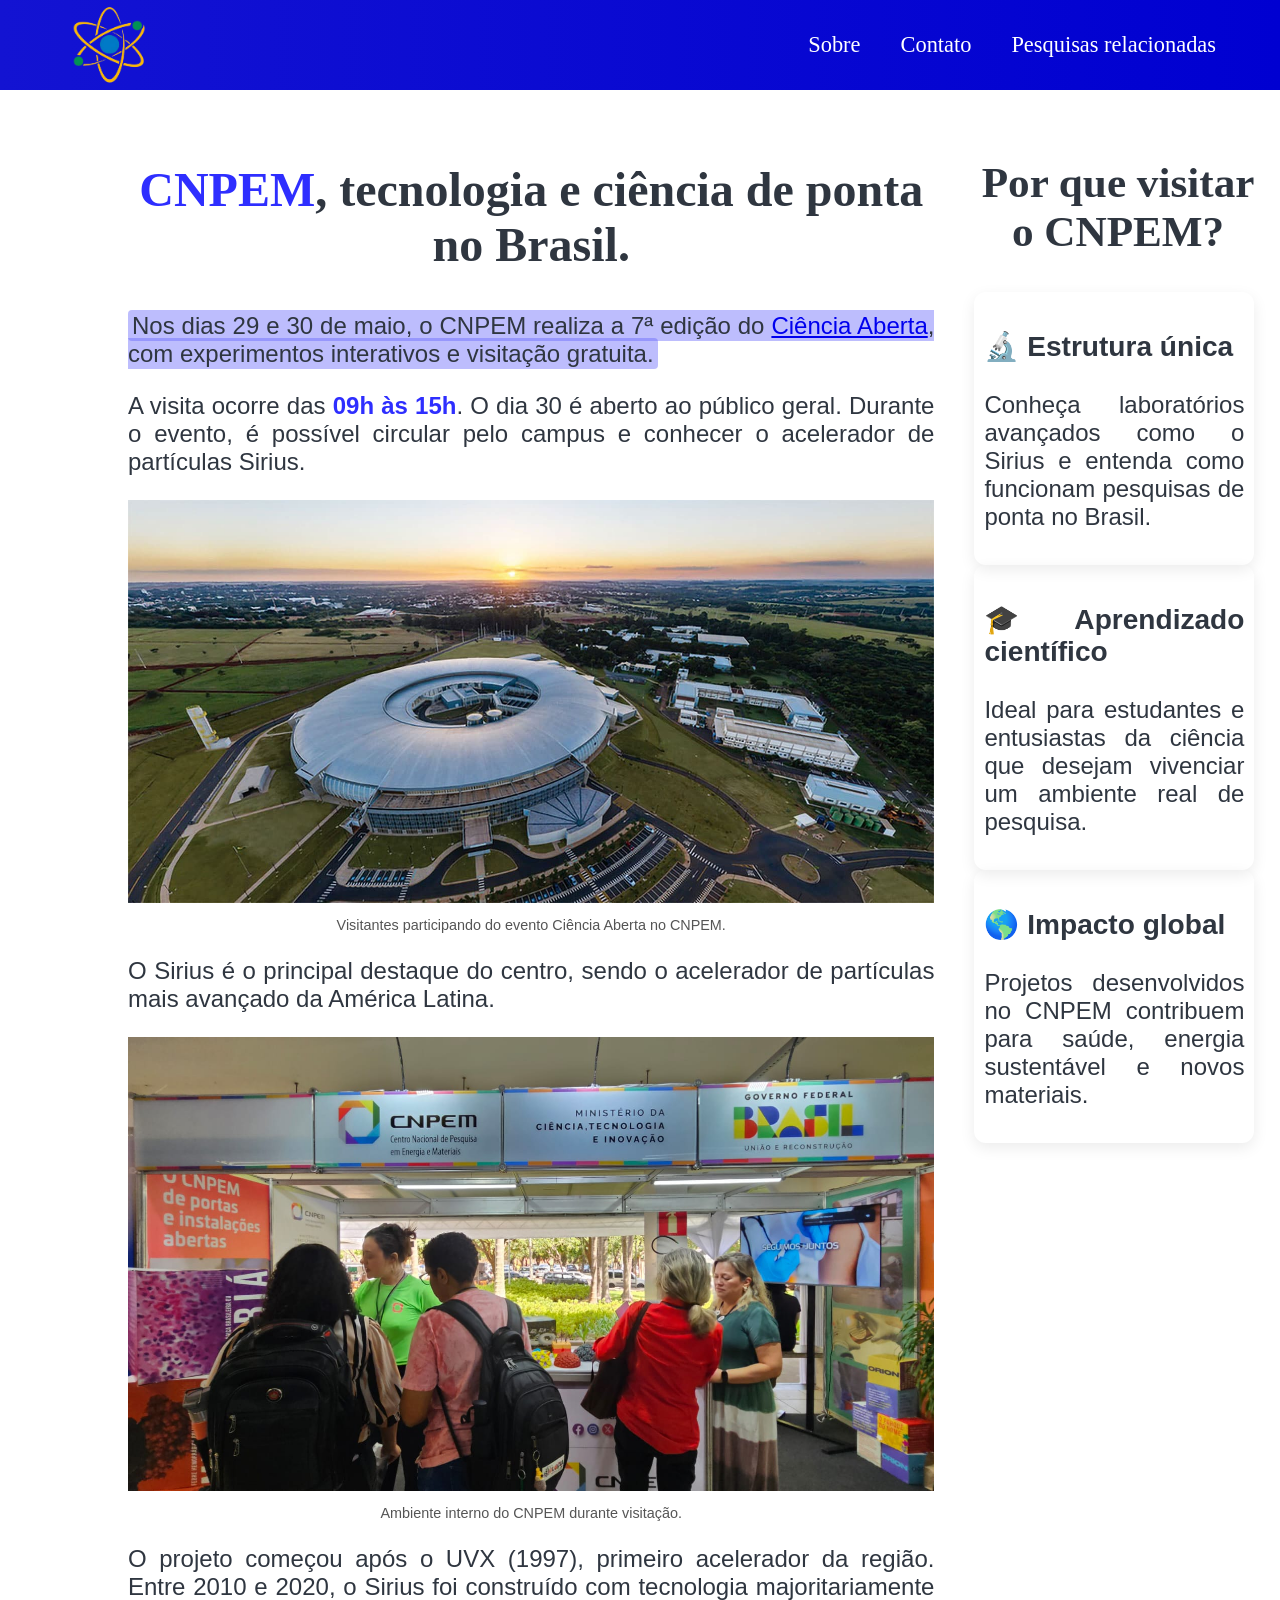
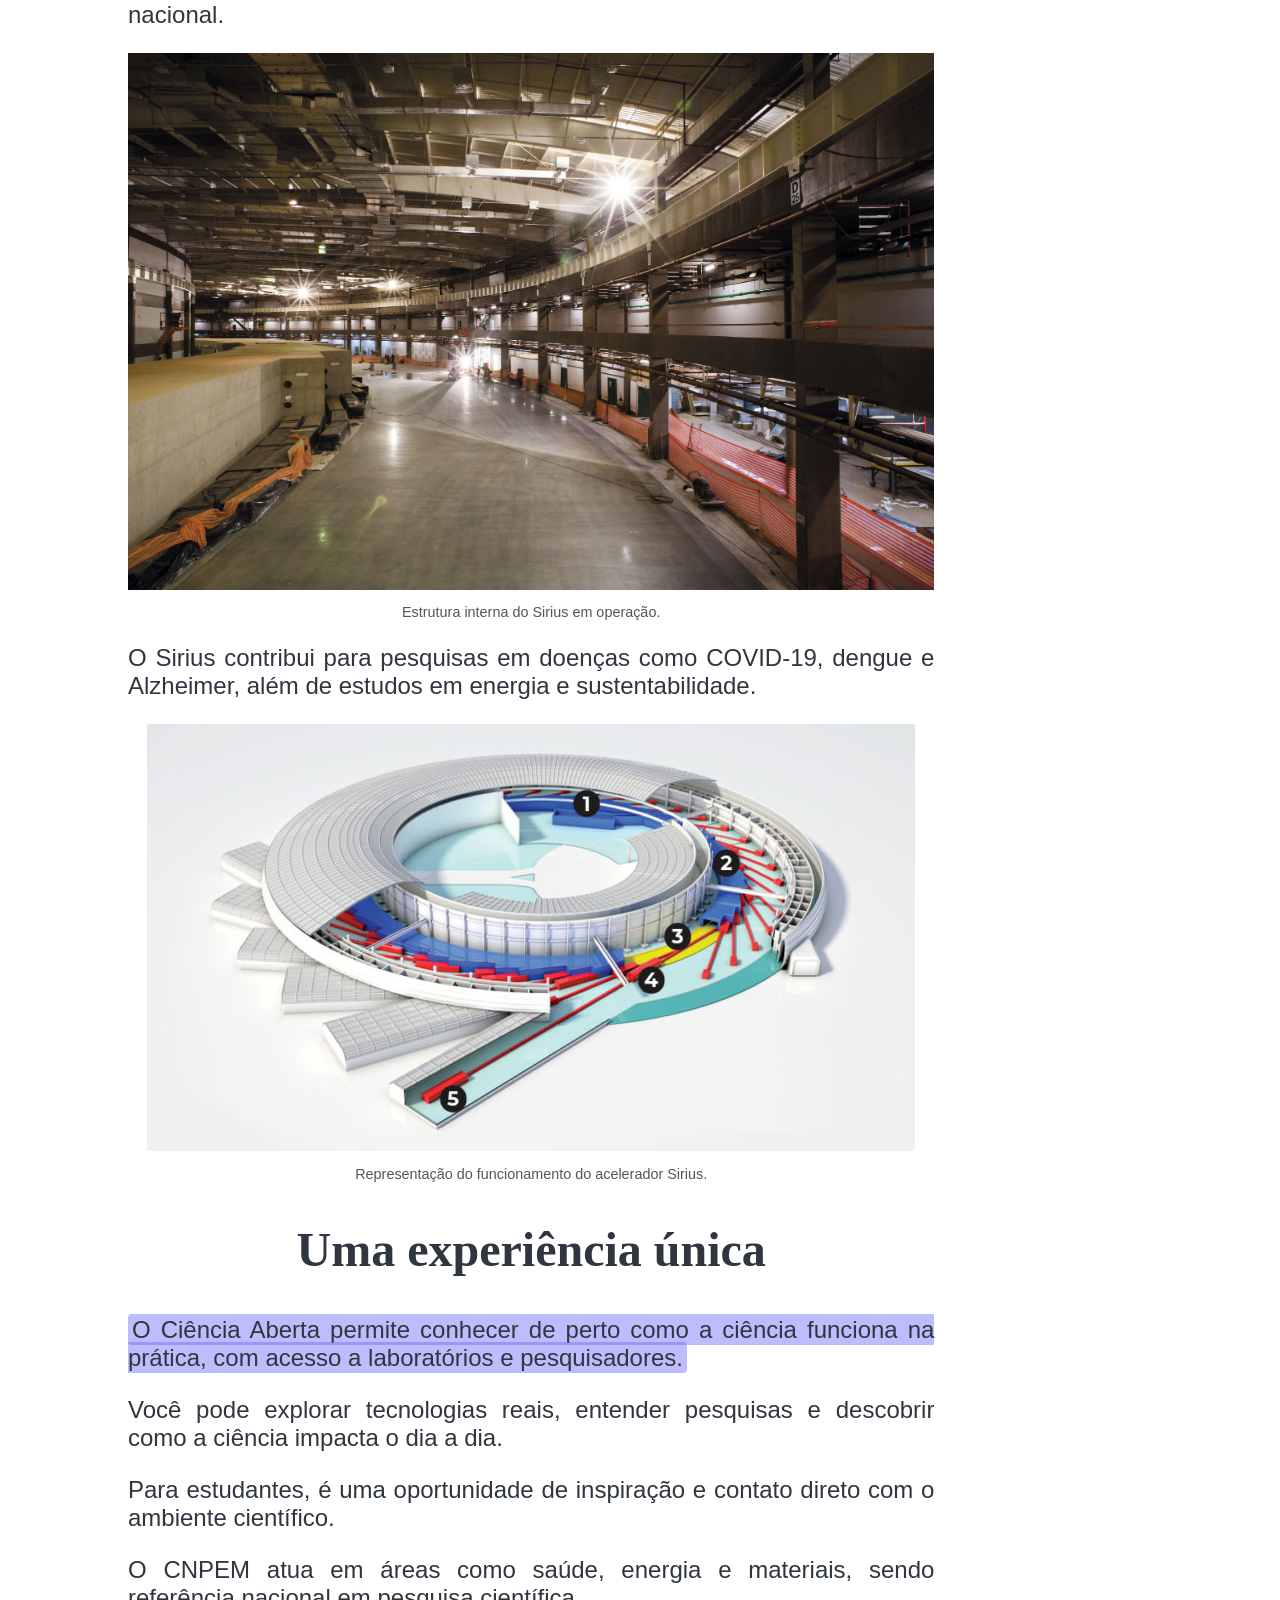
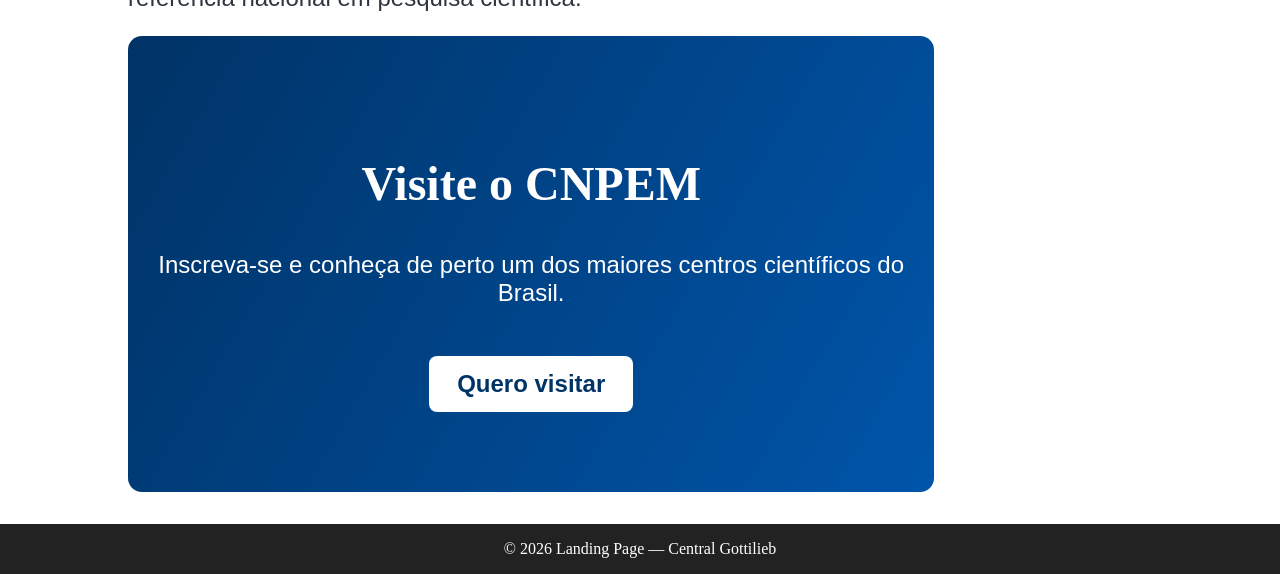
==== index.html @ 88c940bc "Primeiro upload" ====
<!DOCTYPE html>
<html lang="pt-br">
<head>
<meta charset="UTF-8">
<meta name="viewport" content="width=device-width, initial-scale=1.0">
<title>Central Gottilieb</title>
<link rel="stylesheet" href="style.css">
<link rel="apple-touch-icon" sizes="180x180" href="/apple-touch-icon.png">
<link rel="icon" type="image/png" sizes="32x32" href="favicon_io/favicon-32x32.png">
<link rel="icon" type="image/png" sizes="16x16" href="favicon_io/favicon-16x16.png">
<link rel="manifest" href="/site.webmanifest">
</head>

    <body class="container">

    <header>

    <a href="index.html">
        <img src="LogoNova2.png" alt="Logo Oficial"> 
    </a>

    <nav class="menu">
        <a href="sobrenos.html">Sobre</a>
        <a href="contato.html">Contato</a>
        <a href="https://cnpem.br">Pesquisas relacionadas</a>
    </nav>

    </header>

   <main>
        
<section id="materia_artigo">

<div>

<h2><strong class="negrito-azul">CNPEM</strong>, tecnologia e ciência de ponta no Brasil.</h2>

<p>
<span class="marcado-azul">
Nos dias 29 e 30 de maio, o CNPEM realiza a 7ª edição do 
<a href="https://pages.cnpem.br/cienciaaberta/">Ciência Aberta</a>, com experimentos interativos e visitação gratuita.
</span>
</p>

<p>
A visita ocorre das <strong class="negrito-azul">09h às 15h</strong>. O dia 30 é aberto ao público geral. Durante o evento, é possível circular pelo campus e conhecer o acelerador de partículas Sirius.
</p>


<figure class="figura-artigo">
    <img src="CNPEM-SIRIUS-aerea-01.jpg" alt="Evento Ciência Aberta">
    <figcaption>Visitantes participando do evento Ciência Aberta no CNPEM.</figcaption>
</figure>

<p>
O Sirius é o principal destaque do centro, sendo o acelerador de partículas mais avançado da América Latina.
</p>


<figure class="figura-artigo">
    <img src="cbv2025-2.jpg" alt="Interior do CNPEM com visitantes">
    <figcaption>Ambiente interno do CNPEM durante visitação.</figcaption>
</figure>

<p>
O projeto começou após o UVX (1997), primeiro acelerador da região. Entre 2010 e 2020, o Sirius foi construído com tecnologia majoritariamente nacional.
</p>


<figure class="figura-artigo">
    <img src="Imagem1.jpg" alt="Interior do Sirius">
    <figcaption>Estrutura interna do Sirius em operação.</figcaption>
</figure>

<p>
O Sirius contribui para pesquisas em doenças como COVID-19, dengue e Alzheimer, além de estudos em energia e sustentabilidade.
</p>


<figure class="figura-artigo">
    <img src="laboratorio-sirius-3d-768x427.jpg" alt="Modelo do Sirius">
    <figcaption>Representação do funcionamento do acelerador Sirius.</figcaption>
</figure>

<section>

<h2>Uma experiência única</h2>

<p>
<span class="marcado-azul">
O Ciência Aberta permite conhecer de perto como a ciência funciona na prática, com acesso a laboratórios e pesquisadores.
</span>
</p>

<p>
Você pode explorar tecnologias reais, entender pesquisas e descobrir como a ciência impacta o dia a dia.
</p>

<p>
Para estudantes, é uma oportunidade de inspiração e contato direto com o ambiente científico.
</p>

</section>

<p>
O CNPEM atua em áreas como saúde, energia e materiais, sendo referência nacional em pesquisa científica.
</p>

<section class="cta">

<h2>Visite o CNPEM</h2>

<p>Inscreva-se e conheça de perto um dos maiores centros científicos do Brasil.</p>

<a href="https://pages.cnpem.br/cienciaaberta/cadastro/" class="botao">Quero visitar</a>

</section>

</div>

</section>


    <div class="container-direita">
        <h2>Por que visitar
        <br> o CNPEM?</h2>
                    
        <div class="card-info">
            <h3>🔬 Estrutura única</h3>
            <p>Conheça laboratórios avançados como o Sirius e entenda como funcionam pesquisas de ponta no Brasil.</p>
        </div>

        <div class="card-info">
            <h3>🎓 Aprendizado científico</h3>
            <p>Ideal para estudantes e entusiastas da ciência que desejam vivenciar um ambiente real de pesquisa.</p>
        </div>

        <div class="card-info">
            <h3>🌎 Impacto global</h3>
            <p>Projetos desenvolvidos no CNPEM contribuem para saúde, energia sustentável e novos materiais.</p>
        </div>
    </div>
    </main>

<footer>
<p>© 2026 Landing Page — Central Gottilieb</p>
</footer>

</body>
</html>
---- style.css ----
/* ---------- INDEX ---------- */ 
/* Negrito e Marcado */

.negrito-azul {
    font-weight: bold;
    color: #2E2EFF;
}

.marcado-azul {
    background-color: #6363fa6c;
    padding: 2px 4px;
    border-radius: 4px;
}

/* ESTILIZAÇÃO GERAL  */

body {
    margin:0;
    padding: 0;
    background-color: white;
}

header {
    background: linear-gradient(90deg, #1313d2, #0000D1);
    height:5.625rem;
    display:flex;
    align-items:center;
    justify-content:space-between;
    padding:0 4rem;
    box-shadow:0 4px 20px rwgba(0,0,0,0.15);
}

header img{
  max-width:20%;
  height:auto;
  display:block;
}

main {
  display: flex;
  flex: 3;
  justify-content: space-between;
  align-items: flex-start;
  gap: 40px;
  text-align: justify;

  margin-left: 10%;
  margin-right: 2%;
  padding-top: 2rem;

  font-family: Arial, Helvetica, sans-serif;
  font-size: 1.5rem;
  color:#2f3640;
}

main h2 {
    text-align: center;
    font-family:"Abril Fatface", serif;
    font-style:normal;
    font-size:3rem;
}

/* FONTE DO H2 */

.abril-fatface-regular {
  font-family: "Abril Fatface", serif;
  font-weight: 400;
  font-style: normal;
}

@import url('https://fonts.googleapis.com/css2?family=Abril+Fatface&display=swap');

main img {
  max-width: 100%;
  height: auto;
  object-fit: cover; 
  display: block;
}

footer{
  grid-row: footer-start / footer-end;
  background:#222;
  color:white;
  display:flex;
  align-items:center;
  justify-content:center;
}

#materia_artigo {
    flex: 3;
    display: flex;
    flex-direction: column;
    min-width: 45%
}

#materia_artigo img {
  max-width: 100%;
  height: auto;
  object-fit: cover; 
  display: block;
  margin: auto;
}

#materia_artigo figcaption {
  margin-top: 1em;
  font-size: 0.9rem;
  color: #555;
  text-align: center;
}

#materia_artigo figure {
  margin: 0;
  margin-top: 1%;
}

.container-direita {
    display: flex;
    flex: 1;
    flex-direction: column;
    align-items: flex-end; 
    width: 100%;
    position: sticky;
    top: 20px;
}

.container-direita h2 {
    font-size: 2.7rem;
    text-align: center;
}

/* MENU */

.menu{
    display:flex;
    gap:2.5rem;
    align-items:center;
}

.menu a{
    color:white;
    text-decoration:none;
    font-weight:400;
    font-size:1.4rem;
    position:relative;
    transition:0.3s;
}

/* underline animado */

.menu a::after{
    content:"";
    position:absolute;
    left:0;
    bottom:-6px;
    width:0%;
    height:2px;
    background:white;
    transition:0.3s;
}

.menu a:hover::after{
    width:100%;
}

/* Menu */

.header nav ul{
  display:flex;
  gap:2rem;
  list-style:none;
  margin:0;
  padding:0;
}

.header nav a{
  color:white;
  text-decoration:none;
  font-weight:bold;
  
}

.button{
    display:inline-block;
    background:#5C5CFF;
    color:white;
    padding:10px;
    border-radius:8px;
    text-decoration:none;
    margin-top:10px;
}

/* Index */

.sobre-cnsobre-cnpem{
    padding: 80px 20px;
    text-align: center;
    background: #f4f6f8;
}

.cards-info{
    display: flex;
    justify-content: center;
    gap: 25px;
    margin-top: 40px;
    flex-wrap: wrap;
}

.card-info{
    background: wcoite;
    padding: 10px;
    width: 260px;
    border-radius: 12px;
    box-shadow: 0 5px 15px rgba(0,0,0,0.08);
    transition: 0.3s;
}

.card-info:hover{
    transform: translateY(-8px);
}

.cta{
    padding: 5rem 1.2rem;
    margin-bottom: 2rem;
    text-align: center;
    background: linear-gradient(120deg,#003366,#0055aa);
    color: white;
        border-radius: 14px;
}

.botao{
    display: inline-block;
    margin-top: 25px;
    padding: 14px 28px;
    background: white;
    color: #003366;
    text-decoration: none;
    border-radius: 8px;
    font-weight: bold;
    transition: 0.3s;
}

.botao:hover{
    background: #eaeaea;
}
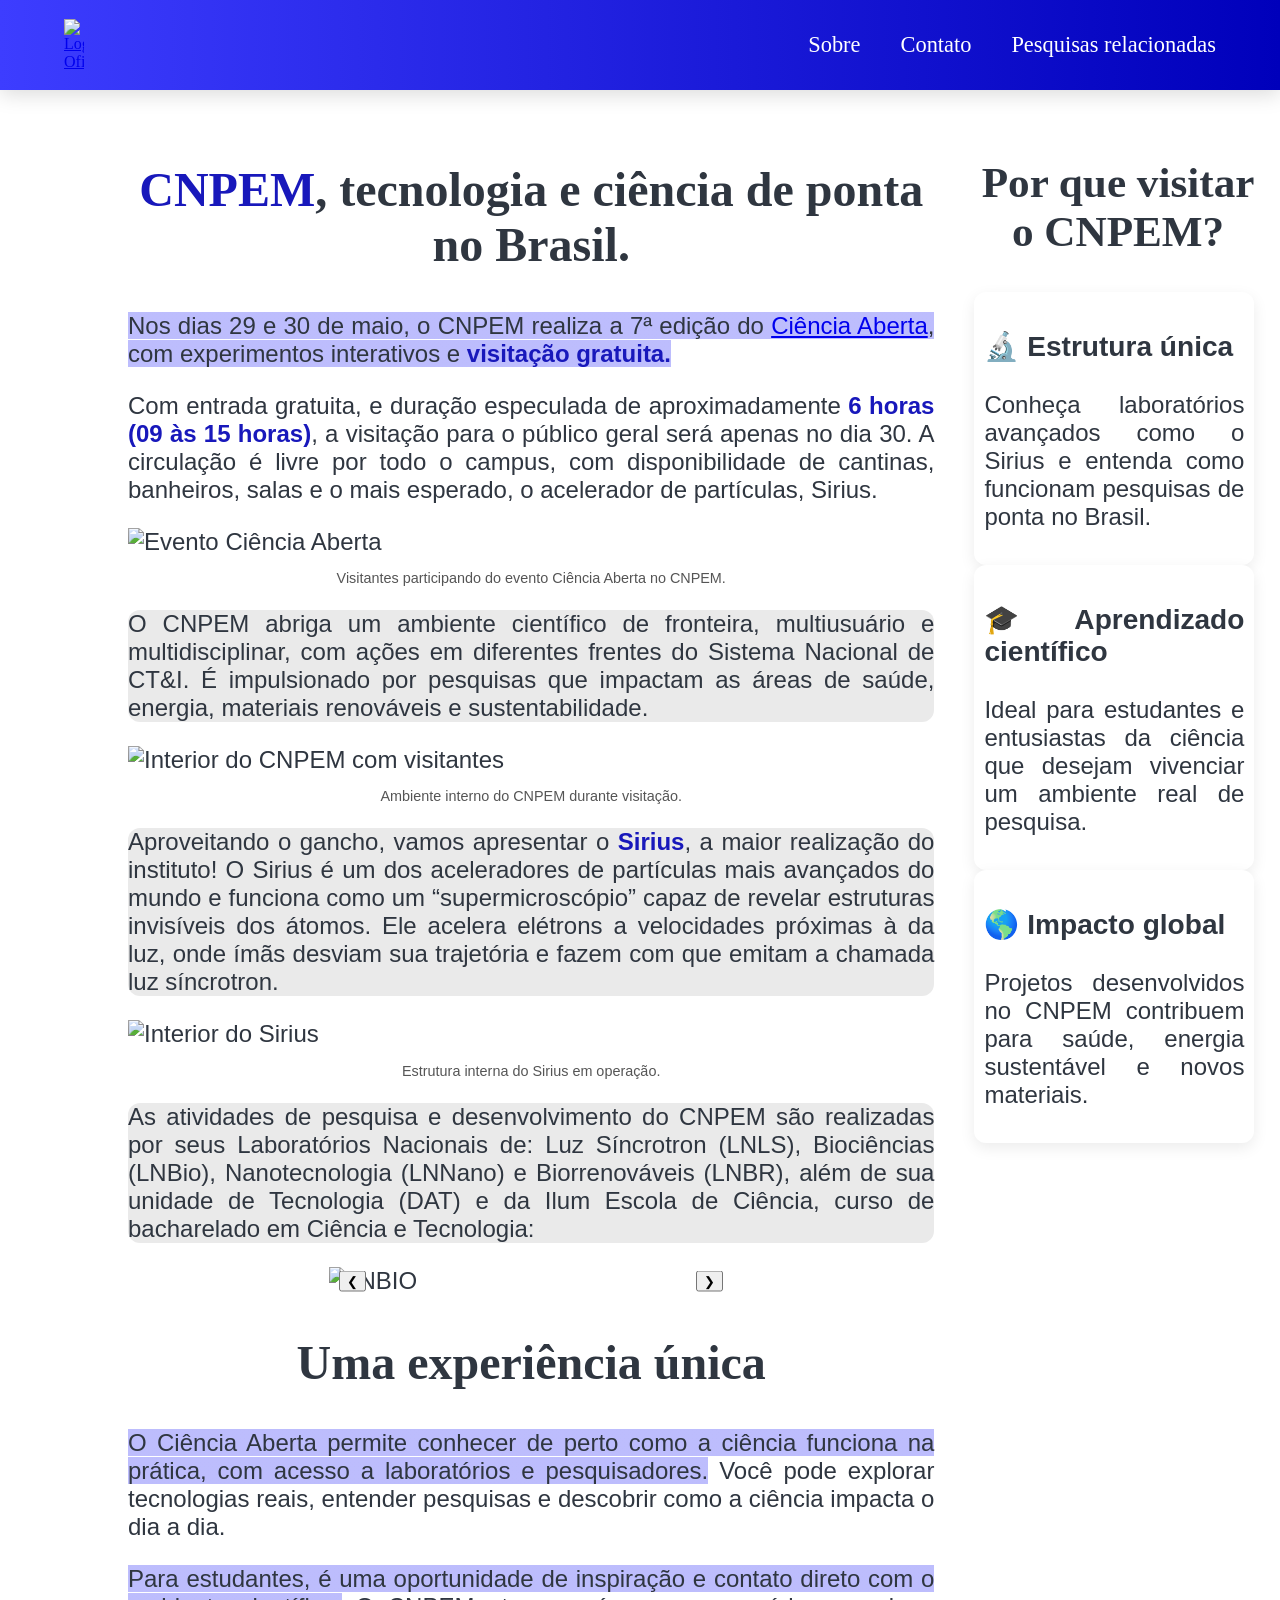
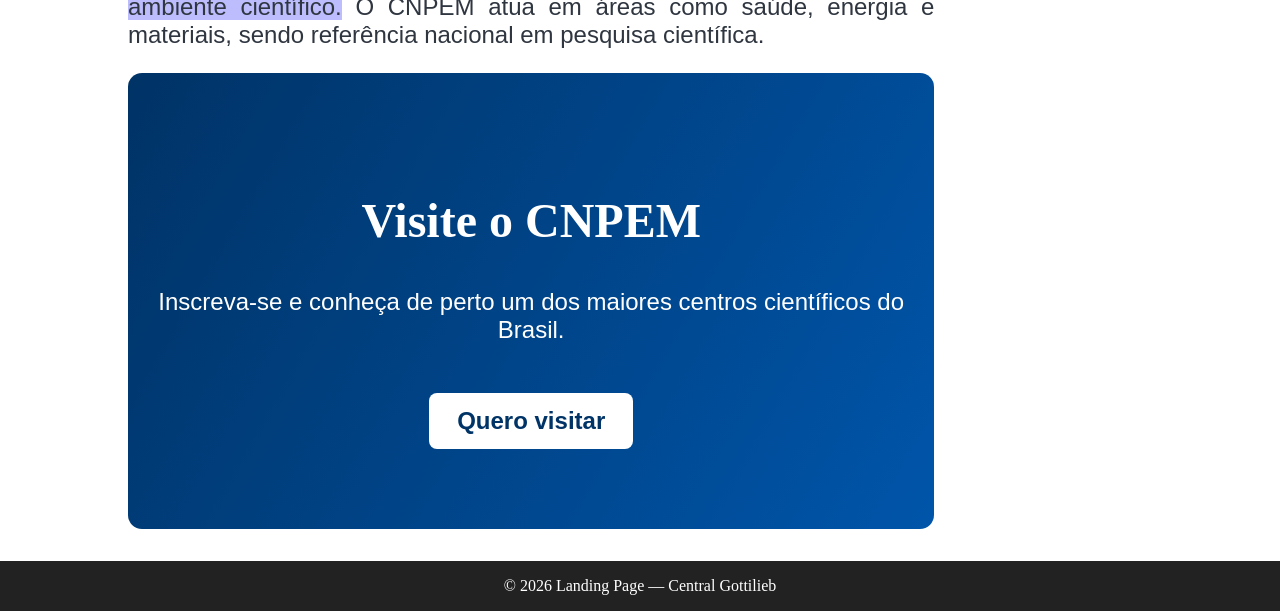
==== commit cf1c47b0: "Atualização 16-04 (Mudanças e Reformas) Sobre Nós e Contato arrumados, scripts e carrosséis habilita" ====
--- a/index.html
+++ b/index.html
@@ -11,12 +11,12 @@
 <link rel="manifest" href="/site.webmanifest">
 </head>
 
-    <body class="container">
+    <body>
 
     <header>
 
     <a href="index.html">
-        <img src="LogoNova2.png" alt="Logo Oficial"> 
+        <img src="JPGs/LogoNova2.png" alt="Logo Oficial"> 
     </a>
 
     <nav class="menu">
@@ -33,78 +33,93 @@
 
 <div>
 
-<h2><strong class="negrito-azul">CNPEM</strong>, tecnologia e ciência de ponta no Brasil.</h2>
+<h2><strong class="negritoAzul">CNPEM</strong>, tecnologia e ciência de ponta no Brasil.</h2>
 
 <p>
-<span class="marcado-azul">
+<span class="marcadoAzul">
 Nos dias 29 e 30 de maio, o CNPEM realiza a 7ª edição do 
-<a href="https://pages.cnpem.br/cienciaaberta/">Ciência Aberta</a>, com experimentos interativos e visitação gratuita.
+<a href="https://pages.cnpem.br/cienciaaberta/">Ciência Aberta</a>, com experimentos interativos e <strong class="negritoAzul">visitação gratuita.</strong>
 </span>
 </p>
 
 <p>
-A visita ocorre das <strong class="negrito-azul">09h às 15h</strong>. O dia 30 é aberto ao público geral. Durante o evento, é possível circular pelo campus e conhecer o acelerador de partículas Sirius.
+Com entrada gratuita, e duração especulada de aproximadamente <strong class="negritoAzul">6 horas (09 às 15 horas)</strong>, a visitação para o público geral será apenas no dia 30. A circulação é livre por todo o campus, com disponibilidade de cantinas, banheiros, salas e o mais esperado, o acelerador de partículas, Sirius.
 </p>
+
+<figure class="figura-artigo">
+    <img src="JPGs/CNPEM-SIRIUS-aerea-01.jpg" alt="Evento Ciência Aberta">
+    <figcaption>Visitantes participando do evento Ciência Aberta no CNPEM.</figcaption>
+</figure>
+
+ <div class="backgroundAparte"><p>
+O CNPEM abriga um ambiente científico de fronteira, multiusuário e multidisciplinar, com ações em diferentes frentes do Sistema Nacional de CT&I. 
+É impulsionado por pesquisas que impactam as áreas de saúde, energia, materiais renováveis e sustentabilidade.
+</p> </div>
 
 
 <figure class="figura-artigo">
-    <img src="CNPEM-SIRIUS-aerea-01.jpg" alt="Evento Ciência Aberta">
-    <figcaption>Visitantes participando do evento Ciência Aberta no CNPEM.</figcaption>
+    <img src="JPGs/cbv2025-2.jpg" alt="Interior do CNPEM com visitantes">
+    <figcaption>Ambiente interno do CNPEM durante visitação.</figcaption>
 </figure>
 
-<p>
-O Sirius é o principal destaque do centro, sendo o acelerador de partículas mais avançado da América Latina.
-</p>
+
+<div class="backgroundAparte"><p> 
+Aproveitando o gancho, vamos apresentar o <strong class="negritoAzul">Sirius</strong>, a maior realização do instituto!
+
+O Sirius é um dos aceleradores de partículas mais avançados do mundo e funciona como um “supermicroscópio” capaz de revelar estruturas invisíveis dos átomos. Ele acelera elétrons a velocidades próximas à da luz, onde ímãs desviam sua trajetória e fazem com que emitam a chamada luz síncrotron.
+</p> </div>
 
 
 <figure class="figura-artigo">
-    <img src="cbv2025-2.jpg" alt="Interior do CNPEM com visitantes">
-    <figcaption>Ambiente interno do CNPEM durante visitação.</figcaption>
-</figure>
-
-<p>
-O projeto começou após o UVX (1997), primeiro acelerador da região. Entre 2010 e 2020, o Sirius foi construído com tecnologia majoritariamente nacional.
-</p>
-
-
-<figure class="figura-artigo">
-    <img src="Imagem1.jpg" alt="Interior do Sirius">
+    <img src="JPGs/Imagem1.jpg" alt="Interior do Sirius">
     <figcaption>Estrutura interna do Sirius em operação.</figcaption>
 </figure>
 
-<p>
-O Sirius contribui para pesquisas em doenças como COVID-19, dengue e Alzheimer, além de estudos em energia e sustentabilidade.
-</p>
+<div class="backgroundAparte"> <p>
+As atividades de pesquisa e desenvolvimento do CNPEM são realizadas por seus Laboratórios Nacionais de: Luz Síncrotron (LNLS), Biociências (LNBio), Nanotecnologia (LNNano) e Biorrenováveis (LNBR), além de sua unidade de Tecnologia (DAT) e da Ilum Escola de Ciência, curso de bacharelado em Ciência e Tecnologia:
+</p> </div> 
 
+    <div class="centralizador">
+    <div class="carousel-container">
+    <div class="carousel-track">
+        <div class="carousel-slide">
+        <img src="SVGs/LNBIO_LOGO.svg" alt="LNBIO" />
+        </div>
+        <div class="carousel-slide">
+        <img src="SVGs/LNLS_LOGO.svg" alt="LNLS" />
+        </div>
+        <div class="carousel-slide">
+        <img src="SVGs/LNBR_LOGO.svg" alt="LNBR" />
+        </div>
+        <div class="carousel-slide">
+        <img src="SVGs/LNNANO.png" alt="LNBR" />
+        </div>
 
-<figure class="figura-artigo">
-    <img src="laboratorio-sirius-3d-768x427.jpg" alt="Modelo do Sirius">
-    <figcaption>Representação do funcionamento do acelerador Sirius.</figcaption>
-</figure>
+        <div class="carousel-slide">
+        <img src="SVGs/ilum.png" alt="LNBR" />
+        </div>
+    </div>
+    <button class="carousel-btn prev">&#10094;</button>
+    <button class="carousel-btn next">&#10095;</button>
+    </div>
+    </div>
 
 <section>
 
 <h2>Uma experiência única</h2>
 
 <p>
-<span class="marcado-azul">
-O Ciência Aberta permite conhecer de perto como a ciência funciona na prática, com acesso a laboratórios e pesquisadores.
-</span>
-</p>
-
-<p>
+<span class="marcadoAzul">
+O Ciência Aberta permite conhecer de perto como a ciência funciona na prática, com acesso a laboratórios e pesquisadores.</span>
 Você pode explorar tecnologias reais, entender pesquisas e descobrir como a ciência impacta o dia a dia.
 </p>
 
 <p>
-Para estudantes, é uma oportunidade de inspiração e contato direto com o ambiente científico.
+<span class="marcadoAzul">Para estudantes, é uma oportunidade de inspiração e contato direto com o ambiente científico.</span>
+O CNPEM atua em áreas como saúde, energia e materiais, sendo referência nacional em pesquisa científica.
 </p>
 
 </section>
-
-<p>
-O CNPEM atua em áreas como saúde, energia e materiais, sendo referência nacional em pesquisa científica.
-</p>
 
 <section class="cta">
 
@@ -145,6 +160,6 @@
 <footer>
 <p>© 2026 Landing Page — Central Gottilieb</p>
 </footer>
-
+<script src="script.js"></script>
 </body>
 </html>
--- a/style.css
+++ b/style.css
@@ -1,15 +1,20 @@
 /* ---------- INDEX ---------- */ 
 /* Negrito e Marcado */
 
-.negrito-azul {
+.negritoAzul {
     font-weight: bold;
-    color: #2E2EFF;
-}
-
-.marcado-azul {
-    background-color: #6363fa6c;
-    padding: 2px 4px;
-    border-radius: 4px;
+    color: #1818bb;
+}
+
+.marcadoAzul {
+  background: linear-gradient(to right, #6363fa6c 0%, #6363fa6c 100%);
+  background-size: 0% 100%;
+  background-repeat: no-repeat;
+  transition: background-size 1.5s ease;
+}
+
+.marcadoAzul.active {
+  background-size: 100% 100%;
 }
 
 /* ESTILIZAÇÃO GERAL  */
@@ -21,13 +26,13 @@
 }
 
 header {
-    background: linear-gradient(90deg, #1313d2, #0000D1);
+    background: linear-gradient(90deg, #3d3dff, #0000bb);
     height:5.625rem;
     display:flex;
     align-items:center;
     justify-content:space-between;
     padding:0 4rem;
-    box-shadow:0 4px 20px rwgba(0,0,0,0.15);
+    box-shadow:0 4px 20px rgba(0,0,0,0.15);
 }
 
 header img{
@@ -59,6 +64,12 @@
     font-style:normal;
     font-size:3rem;
 }
+
+.backgroundAparte {
+    background-color: #eaeaea;
+    background-size: auto;
+    border-radius: 12px;
+} 
 
 /* FONTE DO H2 */
 
@@ -206,7 +217,7 @@
 }
 
 .card-info{
-    background: wcoite;
+    background: white;
     padding: 10px;
     width: 260px;
     border-radius: 12px;
@@ -224,7 +235,7 @@
     text-align: center;
     background: linear-gradient(120deg,#003366,#0055aa);
     color: white;
-        border-radius: 14px;
+    border-radius: 14px;
 }
 
 .botao{
@@ -243,3 +254,43 @@
     background: #eaeaea;
 }
 
+.carousel-container { 
+    position: relative; 
+    overflow: hidden; 
+    max-width: 600px; 
+}
+
+.carousel-track { 
+    display: flex; 
+    transition: transform .4s ease; 
+}
+
+.carousel-slide { 
+    min-width: 100%; 
+}
+
+.carousel-slide img { 
+    width: 100%; 
+    display: block; 
+}
+
+.carousel-btn { 
+    position: absolute; 
+    top: 50%; 
+    transform: translateY(-50%); 
+}
+
+.prev { left: 10px; }
+
+.next { right: 10px; }
+
+.centralizador {
+    display: flex;
+    justify-content: center;
+    align-items: center;
+    height: 100%;
+}       
+
+.finale{
+    color: #0000D1;
+}
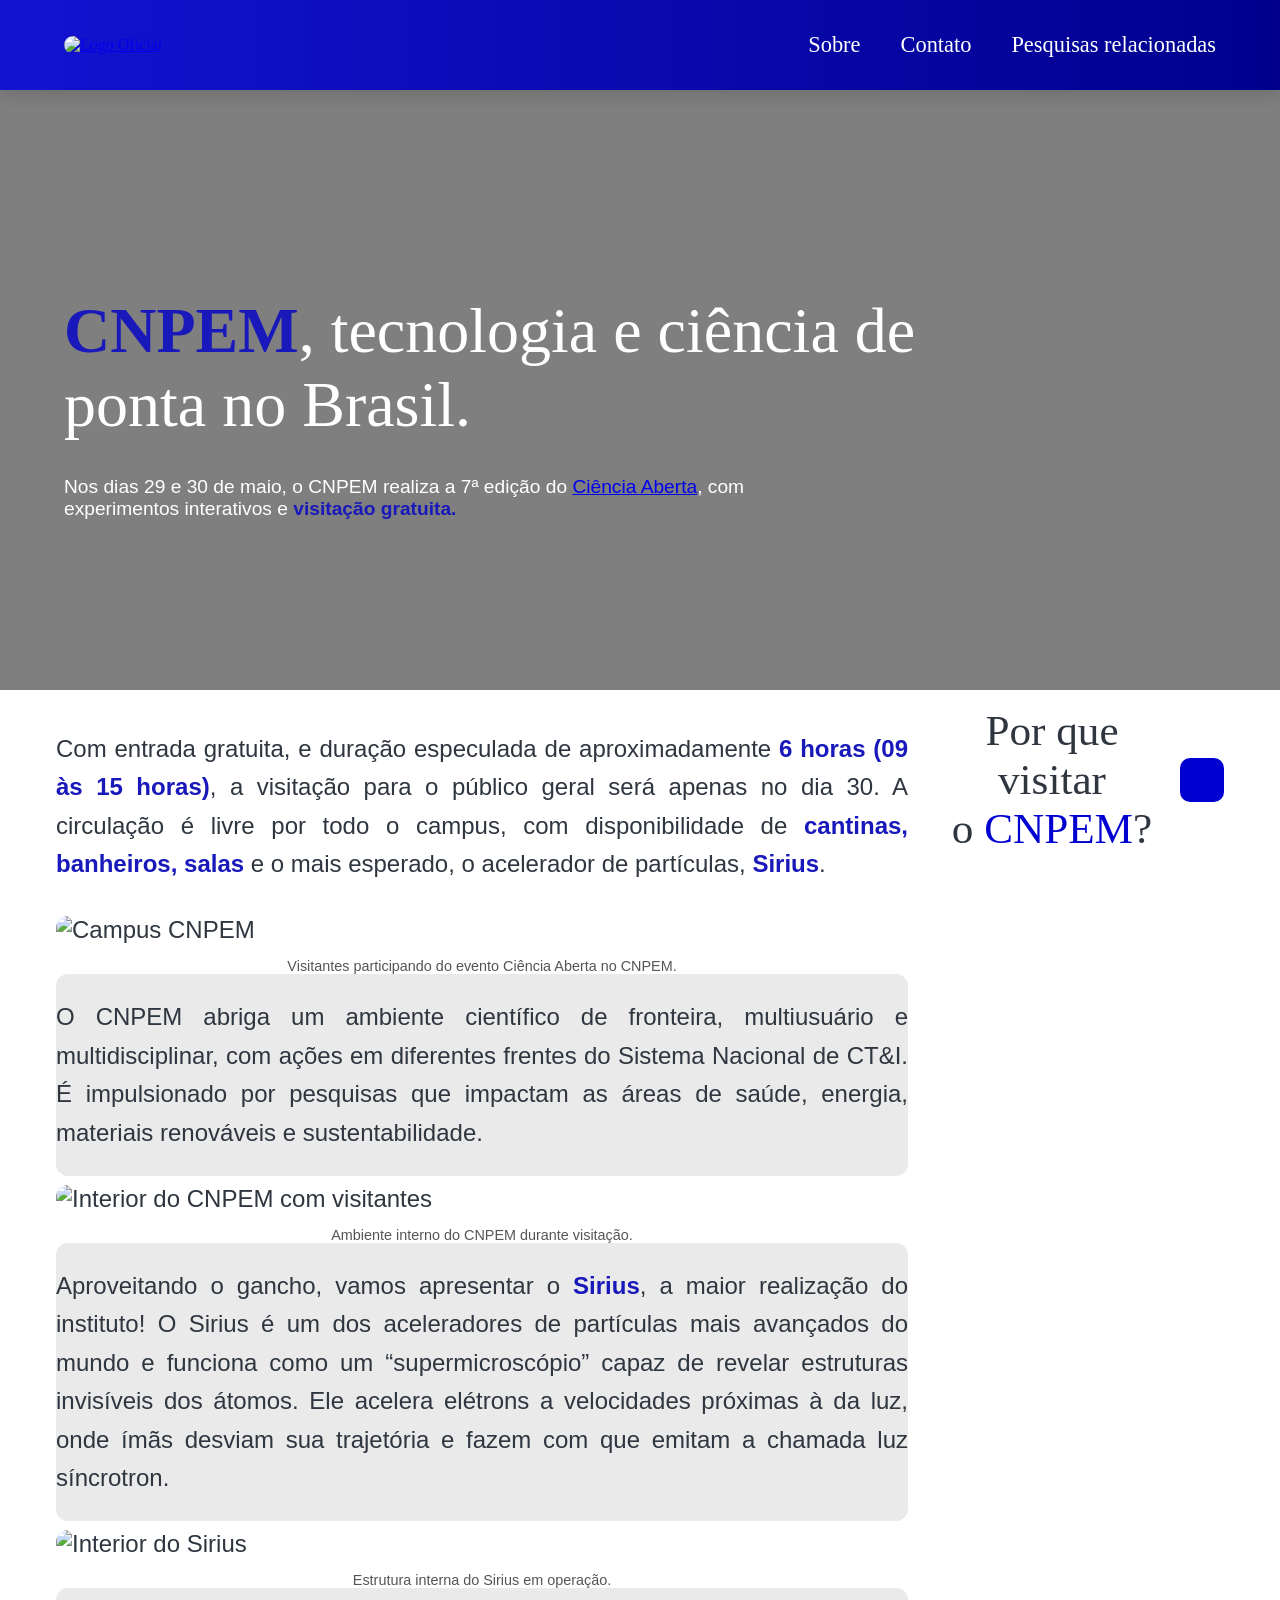
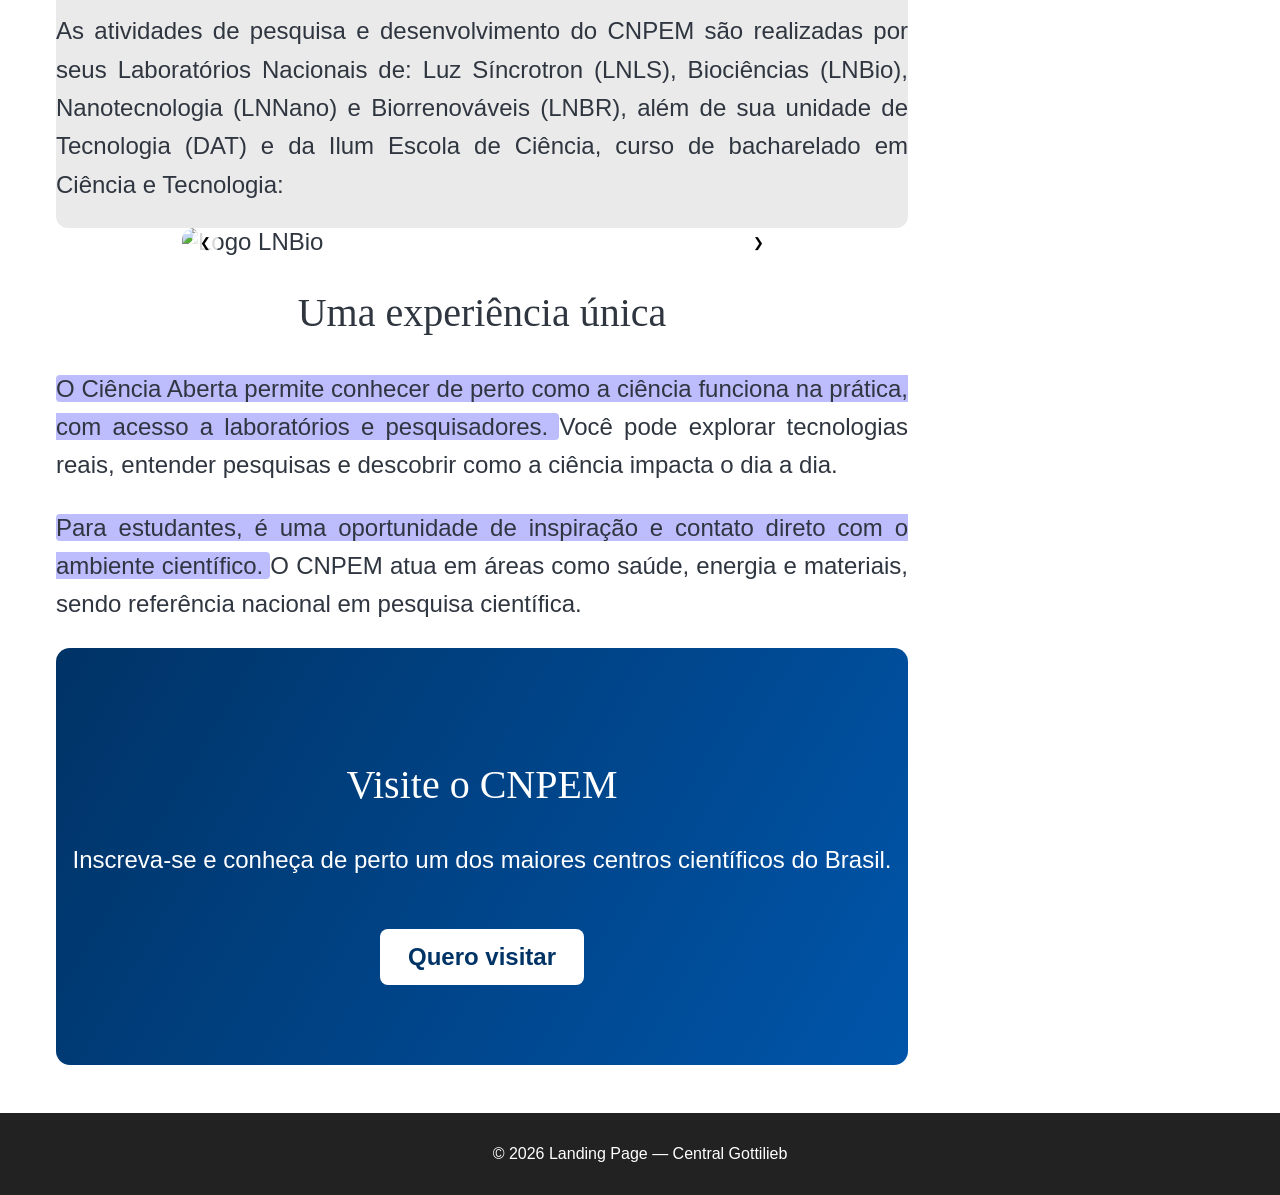
==== commit 893fd4fc: "Commit 03-05-2026 - Botão, base de Samuel B. - Responsividade, base de Lucas P. - Mudanças no Design" ====
--- a/index.html
+++ b/index.html
@@ -1,165 +1,224 @@
 <!DOCTYPE html>
 <html lang="pt-br">
+
 <head>
-<meta charset="UTF-8">
-<meta name="viewport" content="width=device-width, initial-scale=1.0">
-<title>Central Gottilieb</title>
-<link rel="stylesheet" href="style.css">
-<link rel="apple-touch-icon" sizes="180x180" href="/apple-touch-icon.png">
-<link rel="icon" type="image/png" sizes="32x32" href="favicon_io/favicon-32x32.png">
-<link rel="icon" type="image/png" sizes="16x16" href="favicon_io/favicon-16x16.png">
-<link rel="manifest" href="/site.webmanifest">
+    <meta charset="UTF-8">
+    <meta name="viewport" content="width=device-width, initial-scale=1.0">
+    <title>Central Gottilieb</title>
+
+    <link rel="stylesheet" href="style.css">
+
+    <link rel="apple-touch-icon" sizes="180x180" href="/apple-touch-icon.png">
+    <link rel="icon" type="image/png" sizes="32x32" href="favicon_io/favicon-32x32.png">
+    <link rel="icon" type="image/png" sizes="16x16" href="favicon_io/favicon-16x16.png">
+    <link rel="manifest" href="/site.webmanifest">
 </head>
 
-    <body>
+<body>
 
     <header>
-
-    <a href="index.html">
-        <img src="JPGs/LogoNova2.png" alt="Logo Oficial"> 
-    </a>
-
-    <nav class="menu">
-        <a href="sobrenos.html">Sobre</a>
-        <a href="contato.html">Contato</a>
-        <a href="https://cnpem.br">Pesquisas relacionadas</a>
-    </nav>
-
+        <a href="index.html">
+            <img src="JPGs/LogoNova2.png" alt="Logo Oficial">
+        </a>
+
+        <nav class="menu">
+            <a href="sobrenos.html">Sobre</a>
+            <a href="contato.html">Contato</a>
+            <a href="https://cnpem.br">Pesquisas relacionadas</a>
+        </nav>
     </header>
 
-   <main>
-        
-<section id="materia_artigo">
-
-<div>
-
-<h2><strong class="negritoAzul">CNPEM</strong>, tecnologia e ciência de ponta no Brasil.</h2>
-
-<p>
-<span class="marcadoAzul">
-Nos dias 29 e 30 de maio, o CNPEM realiza a 7ª edição do 
-<a href="https://pages.cnpem.br/cienciaaberta/">Ciência Aberta</a>, com experimentos interativos e <strong class="negritoAzul">visitação gratuita.</strong>
-</span>
-</p>
-
-<p>
-Com entrada gratuita, e duração especulada de aproximadamente <strong class="negritoAzul">6 horas (09 às 15 horas)</strong>, a visitação para o público geral será apenas no dia 30. A circulação é livre por todo o campus, com disponibilidade de cantinas, banheiros, salas e o mais esperado, o acelerador de partículas, Sirius.
-</p>
-
-<figure class="figura-artigo">
-    <img src="JPGs/CNPEM-SIRIUS-aerea-01.jpg" alt="Evento Ciência Aberta">
-    <figcaption>Visitantes participando do evento Ciência Aberta no CNPEM.</figcaption>
-</figure>
-
- <div class="backgroundAparte"><p>
-O CNPEM abriga um ambiente científico de fronteira, multiusuário e multidisciplinar, com ações em diferentes frentes do Sistema Nacional de CT&I. 
-É impulsionado por pesquisas que impactam as áreas de saúde, energia, materiais renováveis e sustentabilidade.
-</p> </div>
-
-
-<figure class="figura-artigo">
-    <img src="JPGs/cbv2025-2.jpg" alt="Interior do CNPEM com visitantes">
-    <figcaption>Ambiente interno do CNPEM durante visitação.</figcaption>
-</figure>
-
-
-<div class="backgroundAparte"><p> 
-Aproveitando o gancho, vamos apresentar o <strong class="negritoAzul">Sirius</strong>, a maior realização do instituto!
-
-O Sirius é um dos aceleradores de partículas mais avançados do mundo e funciona como um “supermicroscópio” capaz de revelar estruturas invisíveis dos átomos. Ele acelera elétrons a velocidades próximas à da luz, onde ímãs desviam sua trajetória e fazem com que emitam a chamada luz síncrotron.
-</p> </div>
-
-
-<figure class="figura-artigo">
-    <img src="JPGs/Imagem1.jpg" alt="Interior do Sirius">
-    <figcaption>Estrutura interna do Sirius em operação.</figcaption>
-</figure>
-
-<div class="backgroundAparte"> <p>
-As atividades de pesquisa e desenvolvimento do CNPEM são realizadas por seus Laboratórios Nacionais de: Luz Síncrotron (LNLS), Biociências (LNBio), Nanotecnologia (LNNano) e Biorrenováveis (LNBR), além de sua unidade de Tecnologia (DAT) e da Ilum Escola de Ciência, curso de bacharelado em Ciência e Tecnologia:
-</p> </div> 
-
-    <div class="centralizador">
-    <div class="carousel-container">
-    <div class="carousel-track">
-        <div class="carousel-slide">
-        <img src="SVGs/LNBIO_LOGO.svg" alt="LNBIO" />
-        </div>
-        <div class="carousel-slide">
-        <img src="SVGs/LNLS_LOGO.svg" alt="LNLS" />
-        </div>
-        <div class="carousel-slide">
-        <img src="SVGs/LNBR_LOGO.svg" alt="LNBR" />
-        </div>
-        <div class="carousel-slide">
-        <img src="SVGs/LNNANO.png" alt="LNBR" />
-        </div>
-
-        <div class="carousel-slide">
-        <img src="SVGs/ilum.png" alt="LNBR" />
-        </div>
-    </div>
-    <button class="carousel-btn prev">&#10094;</button>
-    <button class="carousel-btn next">&#10095;</button>
-    </div>
-    </div>
-
-<section>
-
-<h2>Uma experiência única</h2>
-
-<p>
-<span class="marcadoAzul">
-O Ciência Aberta permite conhecer de perto como a ciência funciona na prática, com acesso a laboratórios e pesquisadores.</span>
-Você pode explorar tecnologias reais, entender pesquisas e descobrir como a ciência impacta o dia a dia.
-</p>
-
-<p>
-<span class="marcadoAzul">Para estudantes, é uma oportunidade de inspiração e contato direto com o ambiente científico.</span>
-O CNPEM atua em áreas como saúde, energia e materiais, sendo referência nacional em pesquisa científica.
-</p>
-
-</section>
-
-<section class="cta">
-
-<h2>Visite o CNPEM</h2>
-
-<p>Inscreva-se e conheça de perto um dos maiores centros científicos do Brasil.</p>
-
-<a href="https://pages.cnpem.br/cienciaaberta/cadastro/" class="botao">Quero visitar</a>
-
-</section>
-
-</div>
-
-</section>
-
-
-    <div class="container-direita">
-        <h2>Por que visitar
-        <br> o CNPEM?</h2>
-                    
-        <div class="card-info">
-            <h3>🔬 Estrutura única</h3>
-            <p>Conheça laboratórios avançados como o Sirius e entenda como funcionam pesquisas de ponta no Brasil.</p>
-        </div>
-
-        <div class="card-info">
-            <h3>🎓 Aprendizado científico</h3>
-            <p>Ideal para estudantes e entusiastas da ciência que desejam vivenciar um ambiente real de pesquisa.</p>
-        </div>
-
-        <div class="card-info">
-            <h3>🌎 Impacto global</h3>
-            <p>Projetos desenvolvidos no CNPEM contribuem para saúde, energia sustentável e novos materiais.</p>
-        </div>
-    </div>
+    <section class="bobao">
+        <h2>
+            <strong class="negritoAzul">CNPEM</strong>, tecnologia e ciência de ponta no Brasil.
+        </h2>
+
+        <p>
+            Nos dias 29 e 30 de maio, o CNPEM realiza a 7ª edição do
+            <a href="https://pages.cnpem.br/cienciaaberta/">Ciência Aberta</a>,
+            com experimentos interativos e
+            <strong class="negritoAzul">visitação gratuita.</strong>
+        </p>
+    </section>
+
+    <main>
+
+        <section id="materia_artigo">
+
+            <p>
+                Com entrada gratuita, e duração especulada de aproximadamente
+                <strong class="negritoAzul">6 horas (09 às 15 horas)</strong>,
+                a visitação para o público geral será apenas no dia 30.
+                A circulação é livre por todo o campus, com disponibilidade de
+                <strong class="negritoAzul">cantinas, banheiros, salas</strong>
+                e o mais esperado, o acelerador de partículas,
+                <strong class="negritoAzul">Sirius</strong>.
+            </p>
+
+            <figure class="figura-artigo">
+                <img src="CampusCNPEM_fev19-Creditos-Divulgacao-CNPEM-scaled.jpg" alt="Campus CNPEM">
+                <figcaption>Visitantes participando do evento Ciência Aberta no CNPEM.</figcaption>
+            </figure>
+
+            <div class="backgroundAparte">
+                <p>
+                    O CNPEM abriga um ambiente científico de fronteira, multiusuário e multidisciplinar,
+                    com ações em diferentes frentes do Sistema Nacional de CT&I.
+                    É impulsionado por pesquisas que impactam as áreas de saúde, energia,
+                    materiais renováveis e sustentabilidade.
+                </p>
+            </div>
+
+            <figure class="figura-artigo">
+                <img src="JPGs/cbv2025-2.jpg" alt="Interior do CNPEM com visitantes">
+                <figcaption>Ambiente interno do CNPEM durante visitação.</figcaption>
+            </figure>
+
+            <div class="backgroundAparte">
+                <p>
+                    Aproveitando o gancho, vamos apresentar o
+                    <strong class="negritoAzul">Sirius</strong>, a maior realização do instituto!
+
+                    O Sirius é um dos aceleradores de partículas mais avançados do mundo e funciona
+                    como um “supermicroscópio” capaz de revelar estruturas invisíveis dos átomos.
+                    Ele acelera elétrons a velocidades próximas à da luz, onde ímãs desviam sua
+                    trajetória e fazem com que emitam a chamada luz síncrotron.
+                </p>
+            </div>
+
+            <figure class="figura-artigo">
+                <img src="JPGs/Imagem1.jpg" alt="Interior do Sirius">
+                <figcaption>Estrutura interna do Sirius em operação.</figcaption>
+            </figure>
+
+            <div class="backgroundAparte">
+                <p>
+                    As atividades de pesquisa e desenvolvimento do CNPEM são realizadas por seus
+                    Laboratórios Nacionais de: Luz Síncrotron (LNLS), Biociências (LNBio),
+                    Nanotecnologia (LNNano) e Biorrenováveis (LNBR), além de sua unidade de
+                    Tecnologia (DAT) e da Ilum Escola de Ciência, curso de bacharelado em
+                    Ciência e Tecnologia:
+                </p>
+            </div>
+
+            <div class="centralizador">
+                <div class="carousel-container">
+
+                    <div class="carousel-track">
+                        <div class="carousel-slide">
+                            <img src="SVGs/LNBIO_LOGO.svg" alt="Logo LNBio">
+                        </div>
+
+                        <div class="carousel-slide">
+                            <img src="SVGs/LNLS_LOGO.svg" alt="Logo LNLS">
+                        </div>
+
+                        <div class="carousel-slide">
+                            <img src="SVGs/LNBR_LOGO.svg" alt="Logo LNBR">
+                        </div>
+
+                        <div class="carousel-slide">
+                            <img src="SVGs/LNNANO.png" alt="Logo LNNano">
+                        </div>
+
+                        <div class="carousel-slide">
+                            <img src="SVGs/ilum.png" alt="Logo Ilum">
+                        </div>
+                    </div>
+
+                    <button class="carousel-btn prev" aria-label="Slide anterior">&#10094;</button>
+                    <button class="carousel-btn next" aria-label="Próximo slide">&#10095;</button>
+
+                </div>
+            </div>
+
+            <section>
+                <h2 class="Joabi">Uma experiência única</h2>
+
+                <p>
+                    <span class="marcadoAzul">
+                        O Ciência Aberta permite conhecer de perto como a ciência funciona na prática,
+                        com acesso a laboratórios e pesquisadores.
+                    </span>
+
+                    <span class="Joabi">
+                        Você pode explorar tecnologias reais, entender pesquisas e descobrir como
+                        a ciência impacta o dia a dia.
+                    </span>
+                </p>
+
+                <p>
+                    <span class="marcadoAzul">
+                        Para estudantes, é uma oportunidade de inspiração e contato direto com
+                        o ambiente científico.
+                    </span>
+
+                    <span class="Joabi">
+                        O CNPEM atua em áreas como saúde, energia e materiais, sendo referência
+                        nacional em pesquisa científica.
+                    </span>
+                </p>
+            </section>
+
+            <section class="cta">
+                <h2>Visite o CNPEM</h2>
+
+                <p>
+                    Inscreva-se e conheça de perto um dos maiores centros científicos do Brasil.
+                </p>
+
+                <a href="https://pages.cnpem.br/cienciaaberta/cadastro/" class="botao">
+                    Quero visitar
+                </a>
+            </section>
+
+        </section>
+
+        <aside class="container-direita">
+
+            <div class="titulo-lateral">
+                <h2>
+                    Por que visitar
+                    <br> o <span class="finale">CNPEM</span>?
+                </h2>
+
+                <button id="toggleMenu" class="hamburger" aria-label="Mostrar ou esconder informações">
+                    <svg width="24" height="24" viewBox="0 0 24 24" aria-hidden="true">
+                        <path fill="white" d="M3 6h18M3 12h18M3 18h18" />
+                    </svg>
+                </button>
+            </div>
+
+            <div class="cards-laterais fechado">
+                <div class="card-info">
+                    <h3>🔬 Estrutura única</h3>
+                    <p>Aqui encontrará os laboratórios avançados, como Sirius.</p>
+                </div>
+
+                <div class="card-info">
+                    <h3>🎓 Aprendizado científico</h3>
+                    <p>Ideal para estudantes que desejam conhecer esse ramo de trabalho.</p>
+                </div>
+
+                <div class="card-info">
+                    <h3>🌎 Impacto global</h3>
+                    <p>
+                        Projetos desenvolvidos no CNPEM contribuem para saúde,
+                        energia sustentável e novos materiais.
+                    </p>
+                </div>
+            </div>
+
+        </aside>
+
     </main>
 
-<footer>
-<p>© 2026 Landing Page — Central Gottilieb</p>
-</footer>
-<script src="script.js"></script>
+    <footer>
+        <p>© 2026 Landing Page — Central Gottilieb</p>
+    </footer>
+
+    <script src="script.js"></script>
+
 </body>
+
 </html>
--- a/style.css
+++ b/style.css
@@ -1,120 +1,247 @@
-/* ---------- INDEX ---------- */ 
-/* Negrito e Marcado */
+/* ---------- INDEX ---------- */
+
+/* Fonte original dos títulos */
+@import url('https://fonts.googleapis.com/css2?family=Abril+Fatface&display=swap');
+
+/* Reset básico */
+
+* {
+  box-sizing: border-box;
+}
+
+body {
+  margin: 0;
+  padding: 0;
+  background-color: white;
+  overflow-x: hidden;
+}
+
+/* Animação geral */
+
+@keyframes fadeIn {
+  from {
+    opacity: 0;
+    transform: translateY(24px);
+  }
+
+  to {
+    opacity: 1;
+    transform: translateY(0);
+  }
+}
+
+/* Destaques */
 
 .negritoAzul {
-    font-weight: bold;
-    color: #1818bb;
+  font-weight: bold;
+  color: #1818bb;
 }
 
 .marcadoAzul {
   background: linear-gradient(to right, #6363fa6c 0%, #6363fa6c 100%);
   background-size: 0% 100%;
   background-repeat: no-repeat;
+
   transition: background-size 1.5s ease;
+  animation: fadeIn;
+  animation-timeline: view();
+
+  margin-inline: auto;
+  border-radius: 4px;
 }
 
 .marcadoAzul.active {
   background-size: 100% 100%;
 }
 
-/* ESTILIZAÇÃO GERAL  */
-
-body {
-    margin:0;
-    padding: 0;
-    background-color: white;
-}
+.finale {
+  color: #0000D1;
+}
+
+.Joabi {
+  animation: fadeIn 0.8s ease both;
+  animation-timeline: view();
+  animation-range: entry 0% cover 35%;
+  border-radius: 4px;
+}
+
+/* Header */
 
 header {
-    background: linear-gradient(90deg, #3d3dff, #0000bb);
-    height:5.625rem;
-    display:flex;
-    align-items:center;
-    justify-content:space-between;
-    padding:0 4rem;
-    box-shadow:0 4px 20px rgba(0,0,0,0.15);
-}
-
-header img{
-  max-width:20%;
-  height:auto;
-  display:block;
-}
+  background: linear-gradient(90deg, #1313d2, #00008d);
+  min-height: 5.625rem;
+
+  display: flex;
+  align-items: center;
+  justify-content: space-between;
+
+  padding: 0 4rem;
+  box-shadow: 0 4px 20px rgba(0, 0, 0, 0.15);
+}
+
+header img {
+  max-width: 6.25rem;
+  height: auto;
+  display: block;
+  border-radius: 12px;
+}
+
+header a img {
+  transition: transform 0.3s ease;
+  cursor: pointer;
+  display: block;
+}
+
+header a img:hover {
+  transform: scale(1.1);
+  filter: drop-shadow(0 5px 15px rgba(0, 0, 0, 0.2));
+}
+
+header a img:active {
+  transform: scale(0.95);
+}
+
+/* Menu */
+
+.menu {
+  display: flex;
+  gap: 2.5rem;
+  align-items: center;
+}
+
+.menu a {
+  color: white;
+  text-decoration: none;
+  font-weight: 400;
+  font-size: 1.4rem;
+  position: relative;
+  transition: 0.3s;
+}
+
+.menu a::after {
+  content: "";
+  position: absolute;
+  left: 0;
+  bottom: -6px;
+
+  width: 0%;
+  height: 2px;
+
+  background: white;
+  transition: 0.3s;
+}
+
+.menu a:hover::after {
+  width: 100%;
+}
+
+/* Hero */
+
+.bobao {
+  background:
+    linear-gradient(rgba(0, 0, 0, 0.5), rgba(0, 0, 0, 0.5)),
+    url('JPGs/CNPEM-SIRIUS-aerea-01.jpg');
+
+  background-size: cover;
+  background-position: center;
+
+  min-height: 600px;
+  height: auto;
+
+  display: flex;
+  flex-direction: column;
+  justify-content: center;
+  align-items: flex-start;
+
+  padding: 4rem 5%;
+  text-align: left;
+  color: white;
+}
+
+.bobao h2 {
+  max-width: 900px;
+
+  font-family: "Abril Fatface", serif;
+  font-size: clamp(2rem, 6vw, 4rem);
+  font-weight: 400;
+
+  margin-bottom: 15px;
+}
+
+.bobao p {
+  max-width: 800px;
+
+  font-family: Arial, Helvetica, sans-serif;
+  font-size: clamp(1rem, 2.5vw, 1.2rem);
+}
+
+/* Conteúdo principal */
 
 main {
-  display: flex;
-  flex: 3;
-  justify-content: space-between;
-  align-items: flex-start;
-  gap: 40px;
+  width: min(1200px, 100%);
+  margin: 0 auto;
+  padding: 1rem;
+
+  display: grid;
+  grid-template-columns: minmax(0, 3fr) minmax(260px, 1fr);
+  gap: 2rem;
+
   text-align: justify;
 
-  margin-left: 10%;
-  margin-right: 2%;
-  padding-top: 2rem;
-
-  font-family: Arial, Helvetica, sans-serif;
-  font-size: 1.5rem;
-  color:#2f3640;
+  font-family: Arial, Helvetica, sans-serif;
+  font-size: clamp(1rem, 2vw, 1.5rem);
+  color: #2f3640;
 }
 
 main h2 {
-    text-align: center;
-    font-family:"Abril Fatface", serif;
-    font-style:normal;
-    font-size:3rem;
-}
-
-.backgroundAparte {
-    background-color: #eaeaea;
-    background-size: auto;
-    border-radius: 12px;
-} 
-
-/* FONTE DO H2 */
-
-.abril-fatface-regular {
+  text-align: center;
+
   font-family: "Abril Fatface", serif;
   font-weight: 400;
   font-style: normal;
-}
-
-@import url('https://fonts.googleapis.com/css2?family=Abril+Fatface&display=swap');
-
-main img {
-  max-width: 100%;
-  height: auto;
-  object-fit: cover; 
-  display: block;
-}
-
-footer{
-  grid-row: footer-start / footer-end;
-  background:#222;
-  color:white;
-  display:flex;
-  align-items:center;
-  justify-content:center;
-}
-
-#materia_artigo {
-    flex: 3;
-    display: flex;
-    flex-direction: column;
-    min-width: 45%
-}
-
+  font-size: clamp(1.8rem, 4vw, 2.5rem);
+}
+
+/* Imagens */
+
+main img,
 #materia_artigo img {
   max-width: 100%;
   height: auto;
-  object-fit: cover; 
+  object-fit: cover;
   display: block;
+
+  animation: fadeIn 0.8s ease both;
+  animation-timeline: view();
+  animation-range: entry 0% cover 35%;
+
+  border-radius: 12px;
+}
+
+/* Artigo */
+
+#materia_artigo {
+  display: flex;
+  flex-direction: column;
+
+  min-width: 0;
+  width: 100%;
+}
+
+#materia_artigo p {
+  line-height: 1.6;
+}
+
+#materia_artigo img {
   margin: auto;
 }
 
 #materia_artigo figcaption {
   margin-top: 1em;
+
+  font-family: Arial, Helvetica, sans-serif;
   font-size: 0.9rem;
+
   color: #555;
   text-align: center;
 }
@@ -124,173 +251,490 @@
   margin-top: 1%;
 }
 
+/* Blocos cinza */
+
+.backgroundAparte {
+  background-color: #eaeaea;
+  border-radius: 12px;
+
+  animation: fadeIn 0.8s ease both;
+  animation-timeline: view();
+  animation-range: entry 0% cover 35%;
+}
+
+/* Lateral direita */
+
 .container-direita {
+  display: flex;
+  flex-direction: column;
+  align-items: stretch;
+  gap: 1rem;
+
+  width: 100%;
+
+  position: sticky;
+  top: 20px;
+}
+
+.container-direita h2 {
+  font-family: "Abril Fatface", serif;
+  font-weight: 400;
+  font-size: clamp(1.8rem, 4vw, 2.7rem);
+  text-align: center;
+}
+
+/* Título lateral + botão */
+
+.titulo-lateral {
+  display: flex;
+  align-items: center;
+  justify-content: space-between;
+  gap: 1rem;
+}
+
+.titulo-lateral h2 {
+  margin: 0;
+  flex: 1;
+}
+
+/* Botão hamburger */
+
+.hamburger {
+  min-width: 44px;
+  min-height: 44px;
+
+  display: flex;
+  align-items: center;
+  justify-content: center;
+
+  background: #0000D1;
+  border: none;
+  border-radius: 10px;
+
+  cursor: pointer;
+  transition: 0.3s ease;
+}
+
+.hamburger:hover {
+  background: #1818bb;
+  transform: scale(1.08);
+}
+
+.hamburger.ativo {
+  transform: rotate(90deg);
+}
+
+/* Cards laterais */
+
+.cards-laterais {
+  display: flex;
+  flex-direction: column;
+  gap: 1rem;
+
+  max-height: 800px;
+  opacity: 1;
+  overflow: hidden;
+
+  transition: max-height 0.4s ease, opacity 0.3s ease;
+}
+
+.cards-laterais.fechado {
+  max-height: 0;
+  opacity: 0;
+}
+
+.card-info {
+  background: white;
+  padding: 1rem;
+  width: 100%;
+
+  border-radius: 12px;
+  box-shadow: 0 5px 15px rgba(0, 0, 0, 0.08);
+
+  font-family: Arial, Helvetica, sans-serif;
+
+  transition: 0.3s;
+}
+
+.card-info:hover {
+  transform: translateY(-8px);
+}
+
+.card-info h3 {
+  font-family: Arial, Helvetica, sans-serif;
+}
+
+.card-info p {
+  font-family: Arial, Helvetica, sans-serif;
+}
+
+/* CTA */
+
+.cta {
+  padding: clamp(3rem, 8vw, 5rem) 1rem;
+  margin-bottom: 2rem;
+
+  text-align: center;
+  background: linear-gradient(120deg, #003366, #0055aa);
+  color: white;
+
+  border-radius: 14px;
+}
+
+.cta h2 {
+  font-family: "Abril Fatface", serif;
+  font-weight: 400;
+}
+
+.cta p {
+  font-family: Arial, Helvetica, sans-serif;
+}
+
+.botao {
+  display: inline-block;
+  max-width: 100%;
+
+  margin-top: 25px;
+  padding: 14px 28px;
+
+  background: white;
+  color: #003366;
+
+  font-family: Arial, Helvetica, sans-serif;
+  text-decoration: none;
+  border-radius: 8px;
+  font-weight: bold;
+
+  transition: 0.3s;
+}
+
+.botao:hover {
+  background: #eaeaea;
+}
+
+/* Carrossel */
+
+.centralizador {
+  display: flex;
+  justify-content: center;
+  align-items: center;
+  height: 100%;
+}
+
+.carousel-container {
+  position: relative;
+  overflow: hidden;
+
+  width: min(600px, 100%);
+  max-width: 600px;
+
+  animation: fadeIn 0.8s ease both;
+  animation-timeline: view();
+  animation-range: entry 0% cover 35%;
+
+  border-radius: 4px;
+}
+
+.carousel-track {
+  display: flex;
+  transition: transform 0.4s ease;
+}
+
+.carousel-slide {
+  min-width: 100%;
+}
+
+.carousel-slide img {
+  width: 100%;
+  display: block;
+}
+
+.carousel-btn {
+  position: absolute;
+  top: 50%;
+  transform: translateY(-50%);
+
+  background: rgba(255, 255, 255, 0.8);
+  border: none;
+
+  padding: 0.5rem;
+  border-radius: 50%;
+
+  cursor: pointer;
+}
+
+.prev {
+  left: 10px;
+}
+
+.next {
+  right: 10px;
+}
+
+/* Botão genérico */
+
+.button {
+  display: inline-block;
+
+  background: #5C5CFF;
+  color: white;
+
+  padding: 10px;
+  border-radius: 8px;
+
+  font-family: Arial, Helvetica, sans-serif;
+  text-decoration: none;
+
+  margin-top: 10px;
+}
+
+/* Seção antiga, caso ainda exista */
+
+.sobre-cnsobre-cnpem {
+  padding: 80px 20px;
+  text-align: center;
+  background: #f4f6f8;
+}
+
+.cards-info {
+  display: flex;
+  justify-content: center;
+  gap: 25px;
+
+  margin-top: 40px;
+  flex-wrap: wrap;
+}
+
+/* Footer */
+
+footer {
+  background: #222;
+  color: white;
+
+  display: flex;
+  align-items: center;
+  justify-content: center;
+
+  font-family: Arial, Helvetica, sans-serif;
+  text-align: center;
+  padding: 1rem;
+}
+
+/* ============================= */
+/* TABLET */
+/* ============================= */
+
+@media (max-width: 900px) {
+  header {
+    height: auto;
+    padding: 1rem 2rem;
+
+    flex-direction: column;
+    gap: 1rem;
+  }
+
+  .menu {
+    flex-wrap: wrap;
+    justify-content: center;
+    gap: 1.2rem;
+  }
+
+  .menu a {
+    font-size: 1.1rem;
+  }
+
+  main {
+    grid-template-columns: 1fr;
+  }
+
+  .container-direita {
+    position: static;
+  }
+
+  .container-direita h2 {
+    text-align: center;
+  }
+
+  .titulo-lateral {
+    align-items: center;
+  }
+
+  .hamburger {
+    min-width: 40px;
+    min-height: 40px;
+  }
+
+  .cards-info {
+    gap: 1rem;
+  }
+}
+
+/* ============================= */
+/* CELULAR */
+/* ============================= */
+
+@media (max-width: 600px) {
+  header {
+    padding: 1rem;
+  }
+
+  header img {
+    max-width: 80px;
+  }
+
+  .menu {
+    flex-direction: column;
+    gap: 0.8rem;
+  }
+
+  .menu a {
+    font-size: 1rem;
+  }
+
+  .bobao {
+    min-height: 420px;
+    padding: 2rem 1rem;
+
+    align-items: center;
+    text-align: center;
+  }
+
+  .bobao h2 {
+    margin-bottom: 1rem;
+  }
+
+  main {
+    padding: 1rem;
+    text-align: left;
+    gap: 1.5rem;
+  }
+
+  #materia_artigo figure {
+    margin-top: 1.5rem;
+  }
+
+  #materia_artigo figcaption {
+    font-size: 0.8rem;
+  }
+
+  .backgroundAparte {
+    padding: 0.2rem 0.8rem;
+  }
+
+  .container-direita {
+    gap: 1rem;
+  }
+
+  .titulo-lateral h2 {
+    font-size: 1.7rem;
+  }
+
+  .hamburger {
+    min-width: 38px;
+    min-height: 38px;
+  }
+
+  .card-info {
+    width: 100%;
+    padding: 1rem;
+  }
+
+  .card-info h3 {
+    font-size: 1.1rem;
+  }
+
+  .card-info p {
+    font-size: 1rem;
+  }
+
+  .centralizador {
+    width: 100%;
+  }
+
+  .carousel-container {
+    max-width: 100%;
+  }
+
+  .carousel-btn {
+    padding: 0.4rem;
+  }
+
+  .cta {
+    border-radius: 10px;
+  }
+
+  .botao {
+    display: block;
+    width: 100%;
+    text-align: center;
+  }
+
+  footer {
+    text-align: center;
+    padding: 1rem;
+  }
+}
+
+/* ============================= */
+/* SIDEBAR LATERAL NO CELULAR */
+/* ============================= */
+
+@media (max-width: 600px) {
+  .container-direita {
+    position: fixed;
+    top: 100px;
+    right: 0;
+
+    width: min(340px, 88vw);
+    max-height: calc(100vh - 120px);
+
+    background: white;
+    padding: 1rem;
+
+    border-radius: 16px 0 0 16px;
+    box-shadow: -6px 0 20px rgba(0, 0, 0, 0.25);
+
+    z-index: 1000;
+    overflow-y: auto;
+
+    transform: translateX(calc(100% - 58px));
+    transition: transform 0.4s ease;
+  }
+
+  .container-direita.aberto {
+    transform: translateX(0);
+  }
+
+  .titulo-lateral {
     display: flex;
-    flex: 1;
-    flex-direction: column;
-    align-items: flex-end; 
-    width: 100%;
-    position: sticky;
-    top: 20px;
-}
-
-.container-direita h2 {
-    font-size: 2.7rem;
-    text-align: center;
-}
-
-/* MENU */
-
-.menu{
-    display:flex;
-    gap:2.5rem;
-    align-items:center;
-}
-
-.menu a{
-    color:white;
-    text-decoration:none;
-    font-weight:400;
-    font-size:1.4rem;
-    position:relative;
-    transition:0.3s;
-}
-
-/* underline animado */
-
-.menu a::after{
-    content:"";
-    position:absolute;
-    left:0;
-    bottom:-6px;
-    width:0%;
-    height:2px;
-    background:white;
-    transition:0.3s;
-}
-
-.menu a:hover::after{
-    width:100%;
-}
-
-/* Menu */
-
-.header nav ul{
-  display:flex;
-  gap:2rem;
-  list-style:none;
-  margin:0;
-  padding:0;
-}
-
-.header nav a{
-  color:white;
-  text-decoration:none;
-  font-weight:bold;
-  
-}
-
-.button{
-    display:inline-block;
-    background:#5C5CFF;
-    color:white;
-    padding:10px;
-    border-radius:8px;
-    text-decoration:none;
-    margin-top:10px;
-}
-
-/* Index */
-
-.sobre-cnsobre-cnpem{
-    padding: 80px 20px;
-    text-align: center;
-    background: #f4f6f8;
-}
-
-.cards-info{
-    display: flex;
-    justify-content: center;
-    gap: 25px;
-    margin-top: 40px;
-    flex-wrap: wrap;
-}
-
-.card-info{
-    background: white;
-    padding: 10px;
-    width: 260px;
-    border-radius: 12px;
-    box-shadow: 0 5px 15px rgba(0,0,0,0.08);
-    transition: 0.3s;
-}
-
-.card-info:hover{
-    transform: translateY(-8px);
-}
-
-.cta{
-    padding: 5rem 1.2rem;
-    margin-bottom: 2rem;
-    text-align: center;
-    background: linear-gradient(120deg,#003366,#0055aa);
-    color: white;
-    border-radius: 14px;
-}
-
-.botao{
-    display: inline-block;
-    margin-top: 25px;
-    padding: 14px 28px;
-    background: white;
-    color: #003366;
-    text-decoration: none;
-    border-radius: 8px;
-    font-weight: bold;
-    transition: 0.3s;
-}
-
-.botao:hover{
-    background: #eaeaea;
-}
-
-.carousel-container { 
-    position: relative; 
-    overflow: hidden; 
-    max-width: 600px; 
-}
-
-.carousel-track { 
-    display: flex; 
-    transition: transform .4s ease; 
-}
-
-.carousel-slide { 
-    min-width: 100%; 
-}
-
-.carousel-slide img { 
-    width: 100%; 
-    display: block; 
-}
-
-.carousel-btn { 
-    position: absolute; 
-    top: 50%; 
-    transform: translateY(-50%); 
-}
-
-.prev { left: 10px; }
-
-.next { right: 10px; }
-
-.centralizador {
-    display: flex;
-    justify-content: center;
     align-items: center;
-    height: 100%;
-}       
-
-.finale{
-    color: #0000D1;
+    gap: 0.8rem;
+  }
+
+  .titulo-lateral h2 {
+    font-size: 1.4rem;
+    text-align: left;
+  }
+
+  .hamburger {
+    order: -1;
+    flex-shrink: 0;
+
+    min-width: 44px;
+    min-height: 44px;
+  }
+
+  .cards-laterais {
+    margin-top: 1rem;
+  }
+
+  .cards-laterais.fechado {
+    max-height: 0;
+    opacity: 0;
+  }
+
+  .container-direita.aberto .cards-laterais {
+    max-height: 800px;
+    opacity: 1;
+  }
 }
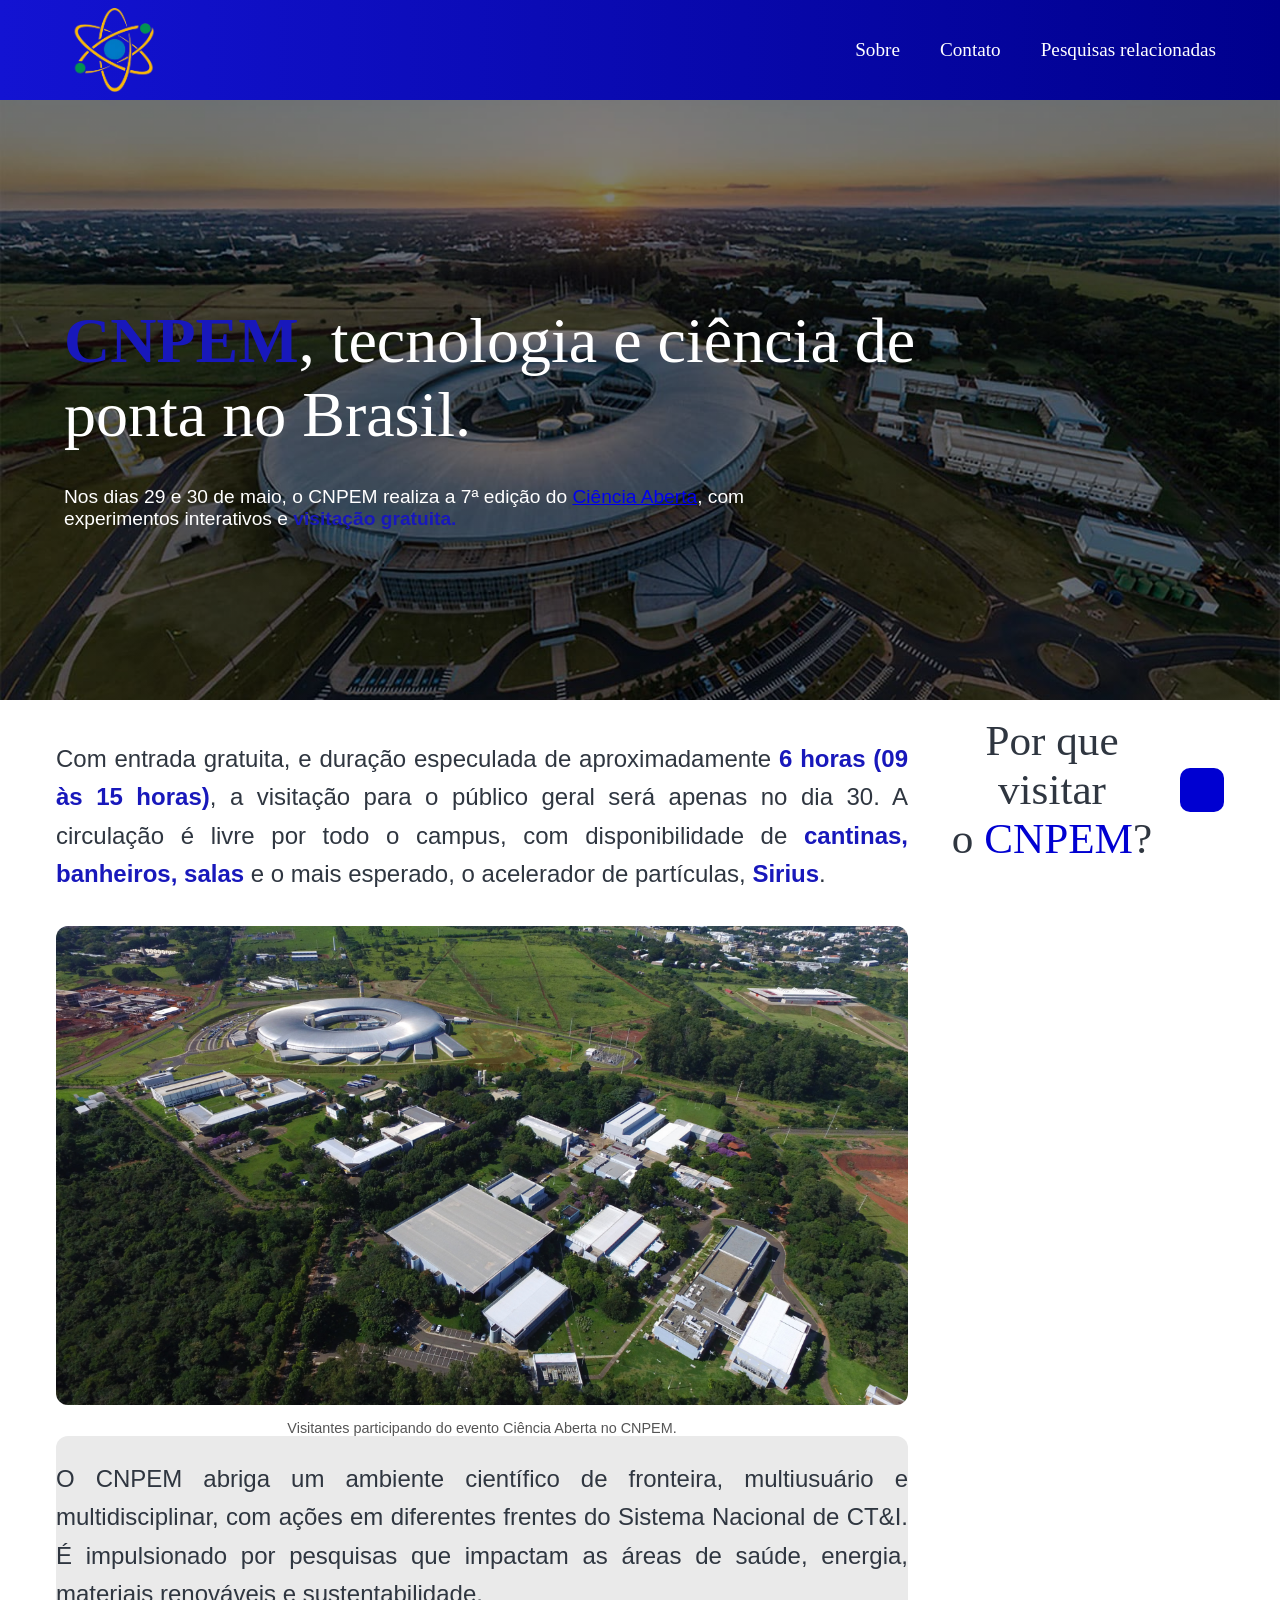
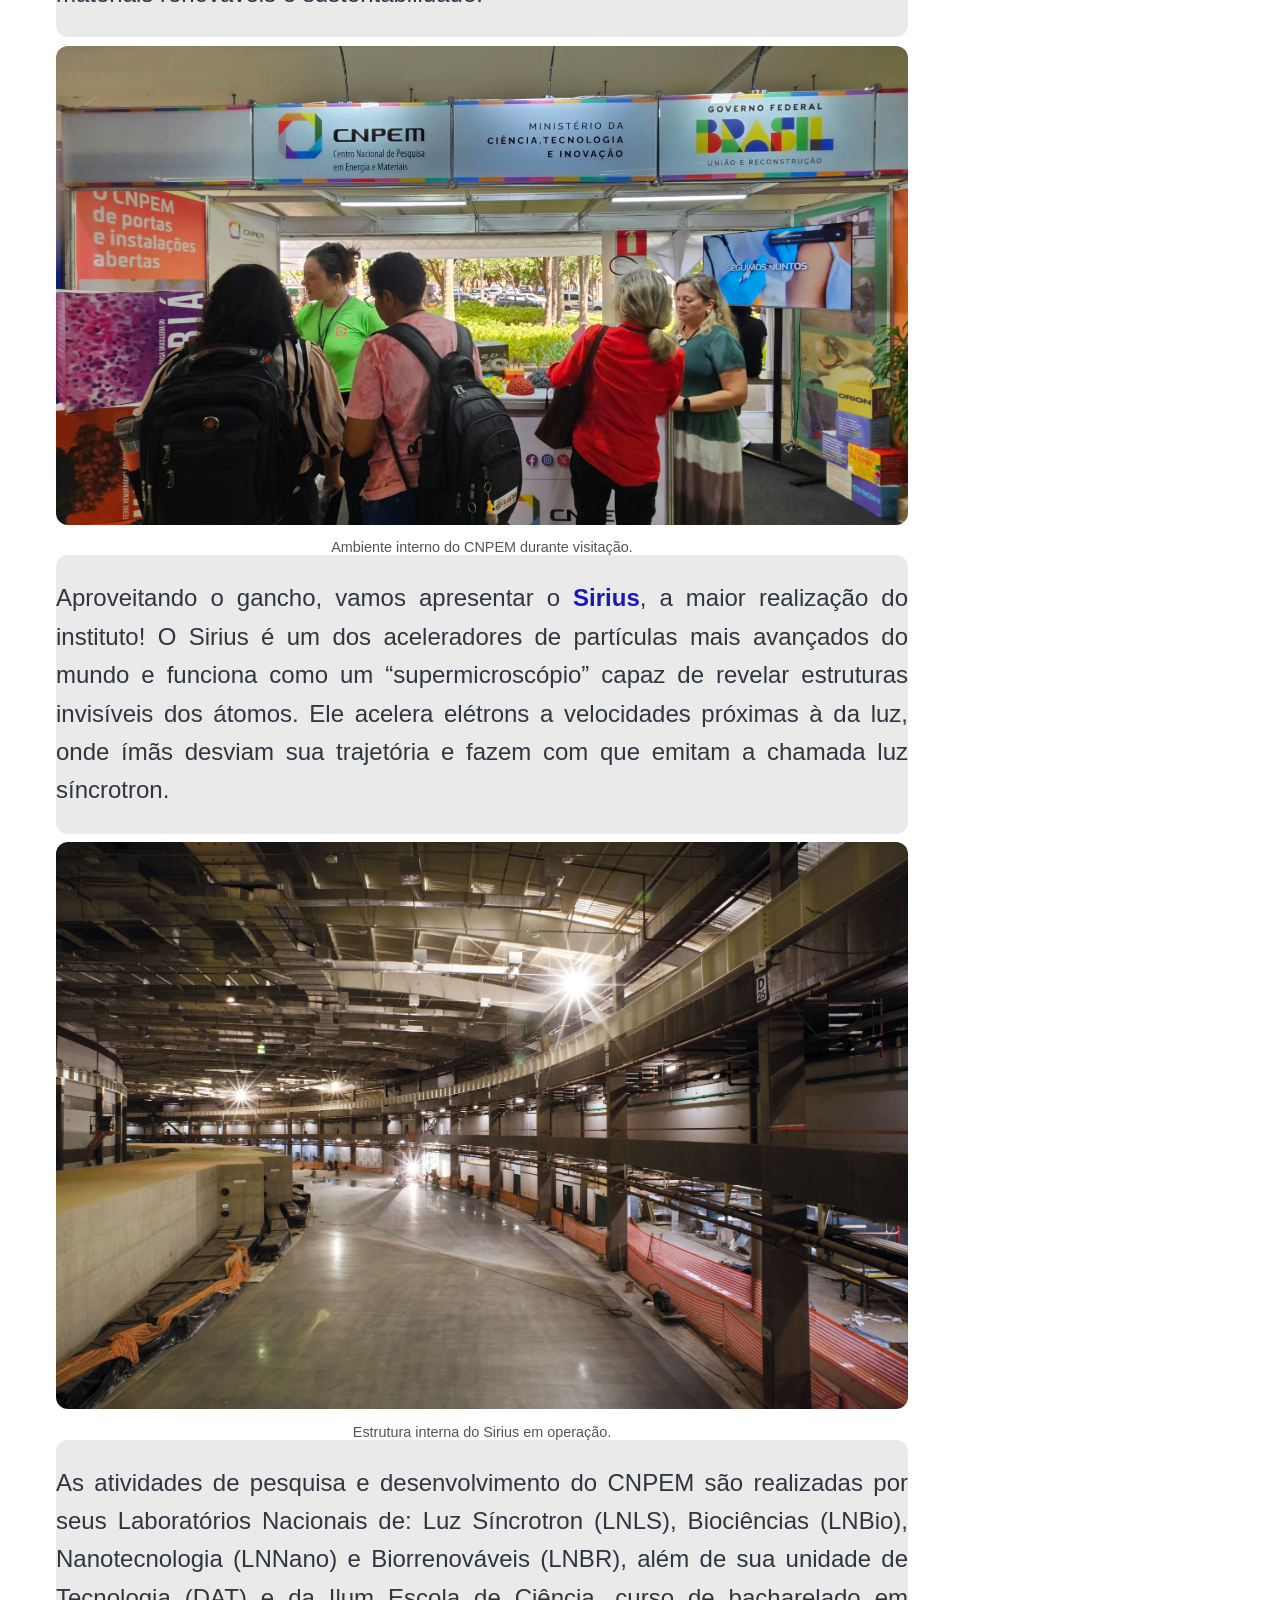
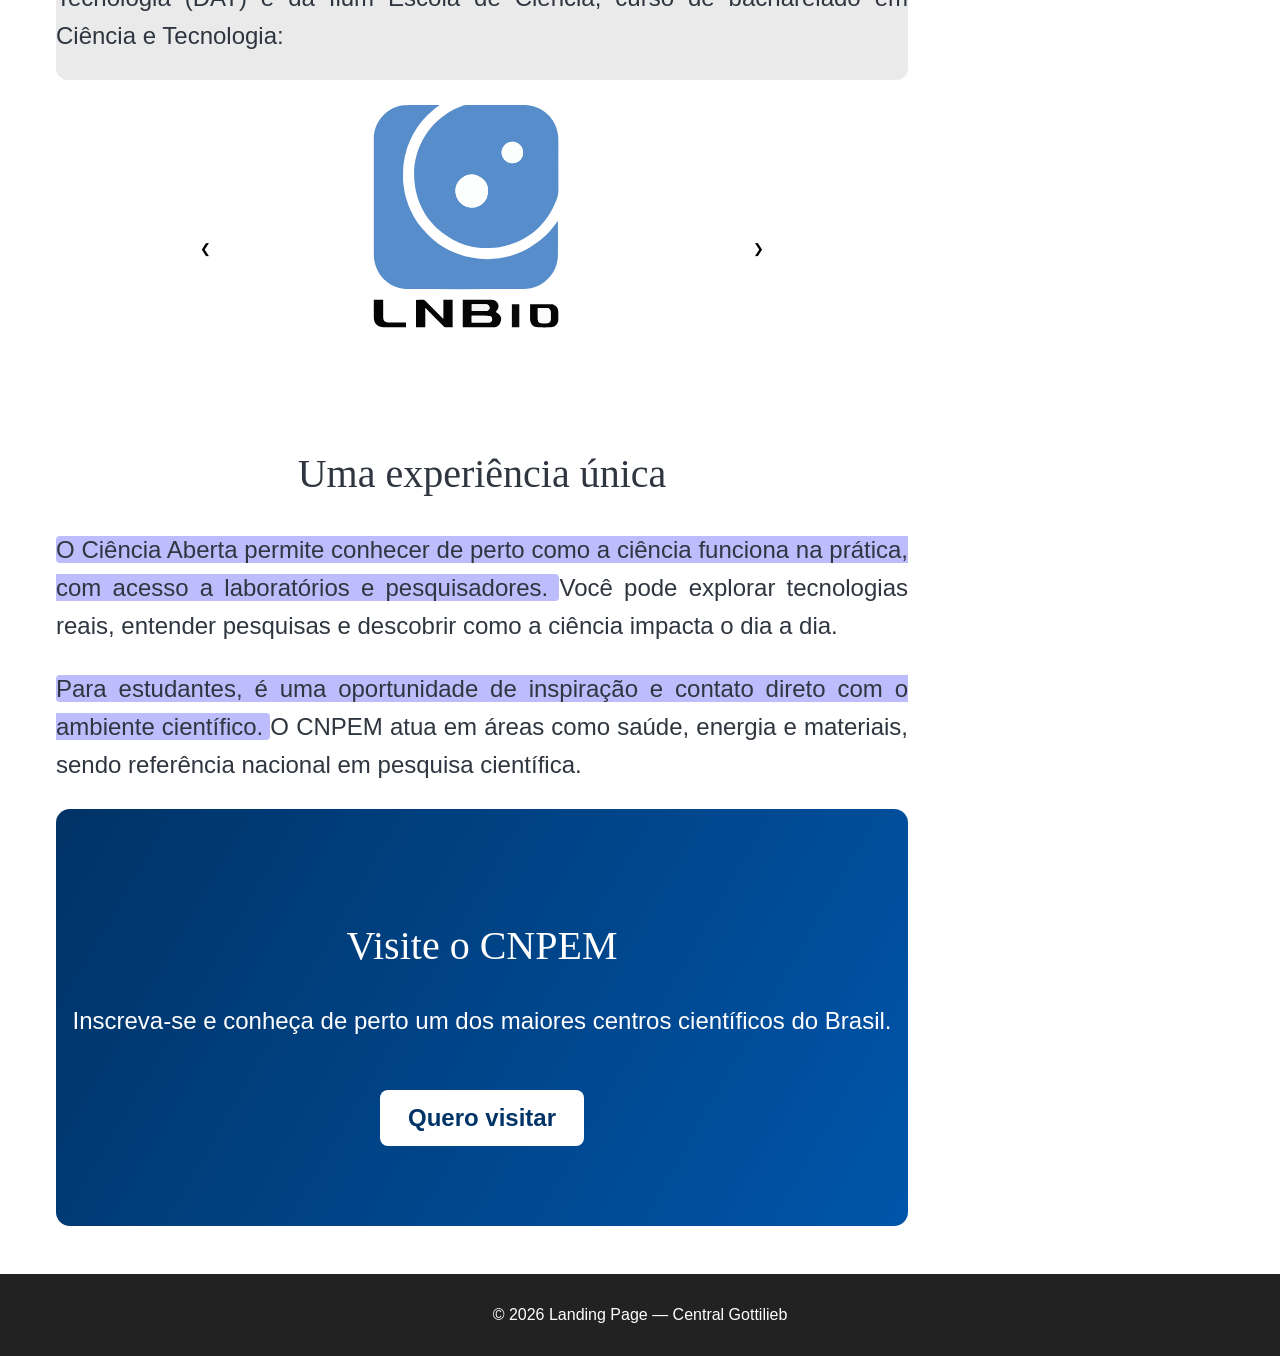
==== commit c465cb48: "Comentários" ====
--- a/index.html
+++ b/index.html
@@ -5,13 +5,16 @@
     <meta charset="UTF-8">
     <meta name="viewport" content="width=device-width, initial-scale=1.0">
     <title>Central Gottilieb</title>
+    <!-- Os meta ajudam a otimizar o desempenho e a indexação do site -->
 
     <link rel="stylesheet" href="style.css">
+    <!-- Liga o nosso CSS Externo -->
 
     <link rel="apple-touch-icon" sizes="180x180" href="/apple-touch-icon.png">
     <link rel="icon" type="image/png" sizes="32x32" href="favicon_io/favicon-32x32.png">
     <link rel="icon" type="image/png" sizes="16x16" href="favicon_io/favicon-16x16.png">
     <link rel="manifest" href="/site.webmanifest">
+    <!-- Esses quatro links trazem o favicon/icon para o site, são ícones 32x32, bem pequenos mesmo -->
 </head>
 
 <body>
@@ -27,6 +30,7 @@
             <a href="https://cnpem.br">Pesquisas relacionadas</a>
         </nav>
     </header>
+    <!-- Esse header está montado puxando outros arquivos html e o próprio site do CNPEM, em forma de hyperlink -->
 
     <section class="bobao">
         <h2>
@@ -40,9 +44,11 @@
             <strong class="negritoAzul">visitação gratuita.</strong>
         </p>
     </section>
+    <!-- O section está separado do main para não dar problema com o CSS, assim temos total controle de como ele aparece -->
 
     <main>
-
+        <!-- Começando, deixamos tudo dentro de um único section, para nenhum texto se separar da linha que queremos
+         assim evitando de criar mais css para manutenção da matéria principal -->
         <section id="materia_artigo">
 
             <p>
@@ -189,6 +195,7 @@
                 </button>
             </div>
 
+            <!-- Cards laterais flutuantes, escondidos com um script JS -->
             <div class="cards-laterais fechado">
                 <div class="card-info">
                     <h3>🔬 Estrutura única</h3>
--- a/style.css
+++ b/style.css
@@ -21,7 +21,7 @@
 @keyframes fadeIn {
   from {
     opacity: 0;
-    transform: translateY(24px);
+    transform: translateY(100px);
   }
 
   to {
@@ -57,6 +57,8 @@
 .finale {
   color: #0000D1;
 }
+
+/* Classe para defenir certa parte da Animação do fadein em textos com o (MarcadoAzul) */
 
 .Joabi {
   animation: fadeIn 0.8s ease both;
@@ -92,6 +94,8 @@
   display: block;
 }
 
+/* Animação ao passar o mouse sobre a imagem do header, dando um leve zoom e sombra */
+
 header a img:hover {
   transform: scale(1.1);
   filter: drop-shadow(0 5px 15px rgba(0, 0, 0, 0.2));
@@ -113,7 +117,7 @@
   color: white;
   text-decoration: none;
   font-weight: 400;
-  font-size: 1.4rem;
+  font-size: 1.2rem;
   position: relative;
   transition: 0.3s;
 }
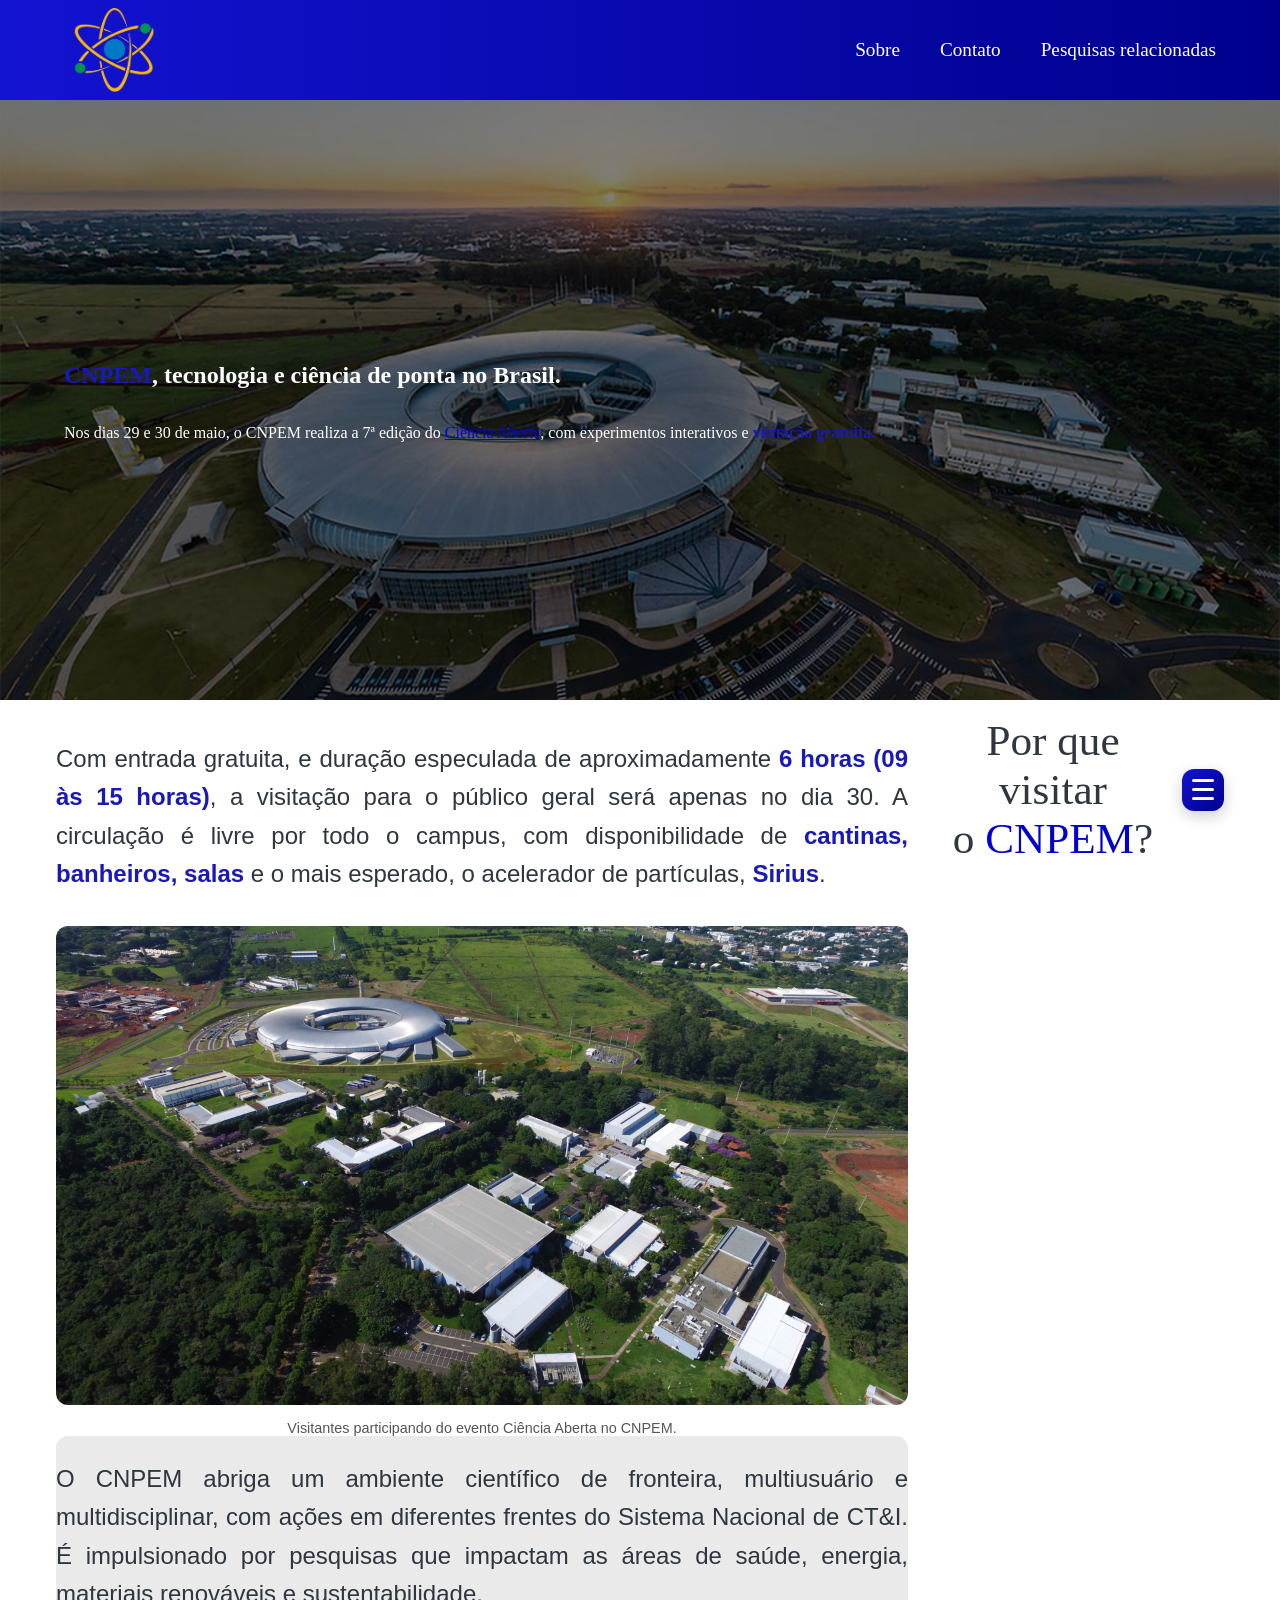
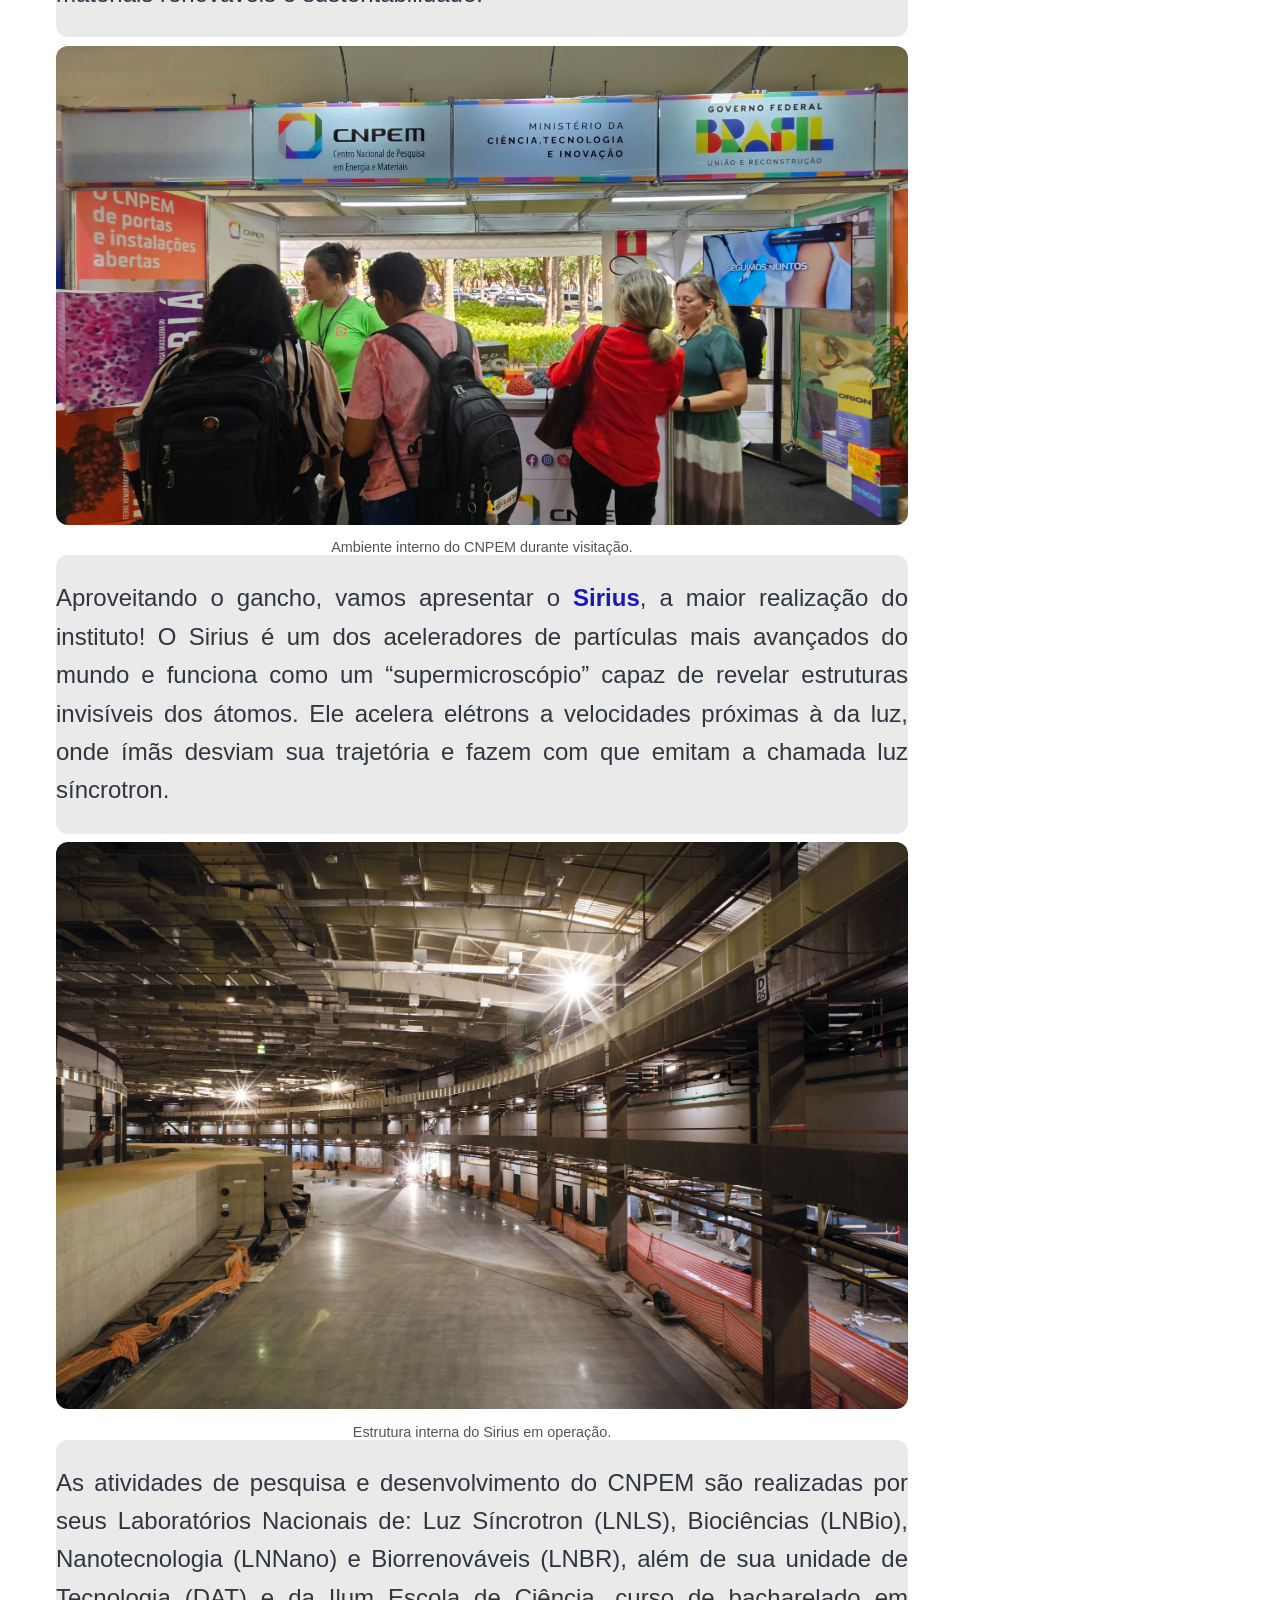
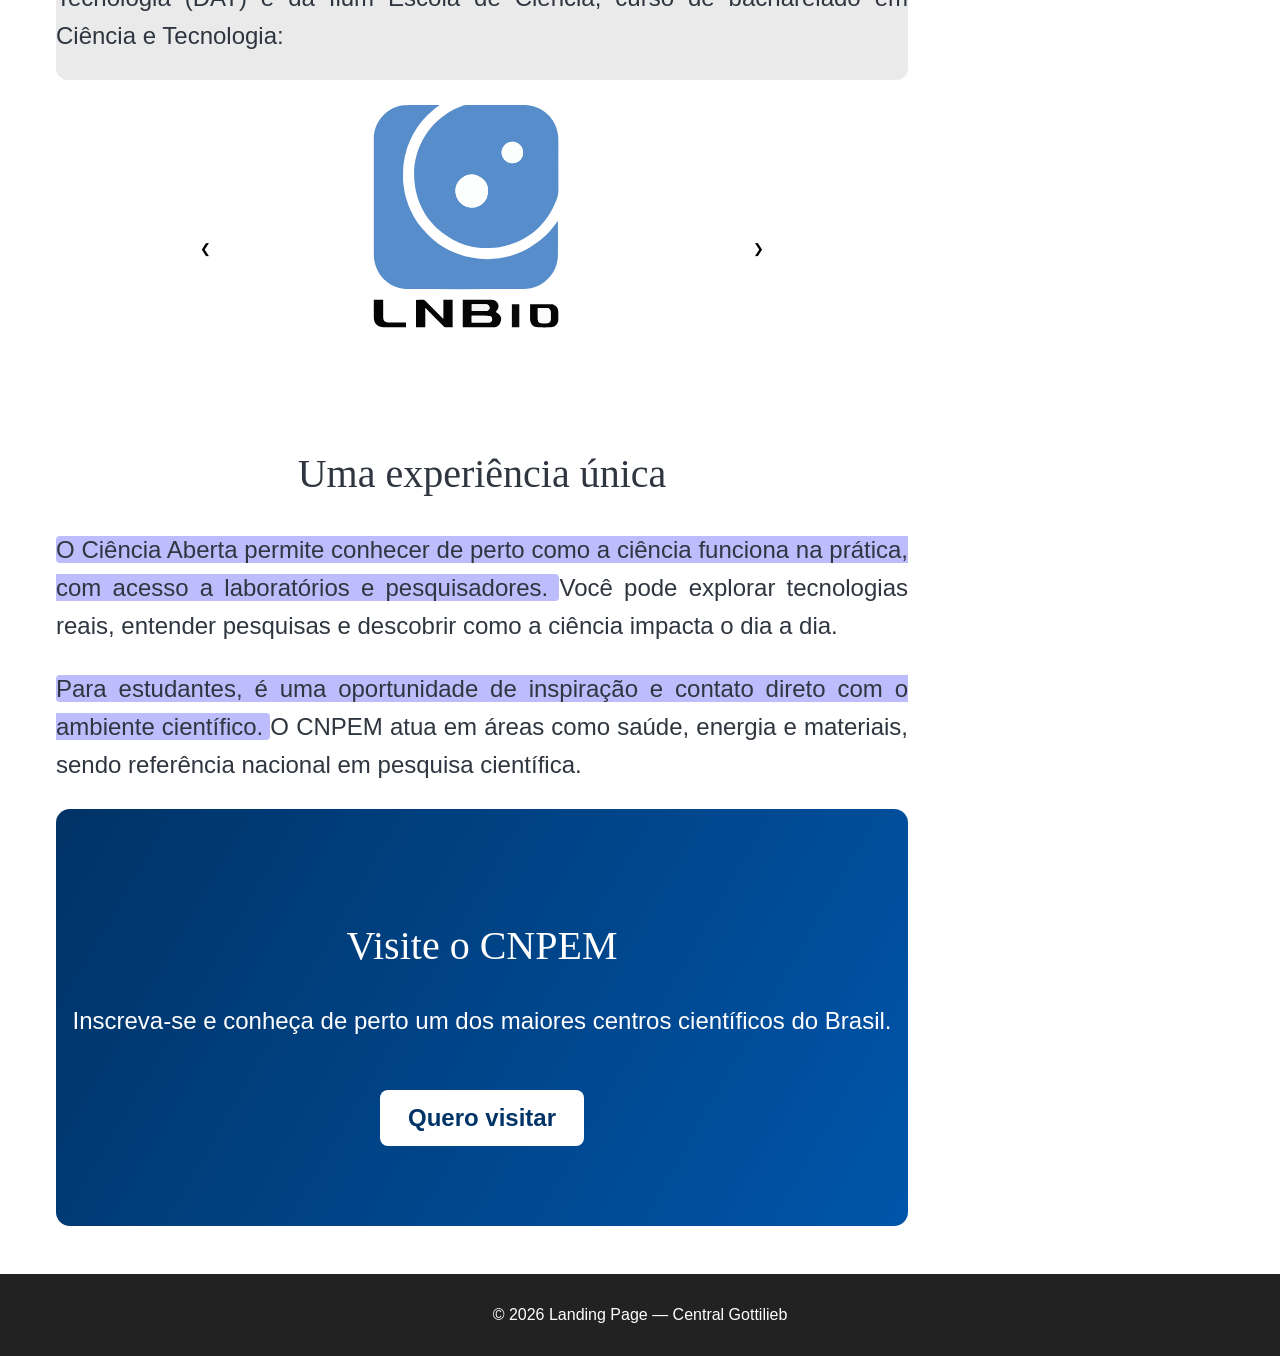
==== commit 5240be74: "ùltima atualização do botão hamburguer" ====
--- a/index.html
+++ b/index.html
@@ -32,7 +32,7 @@
     </header>
     <!-- Esse header está montado puxando outros arquivos html e o próprio site do CNPEM, em forma de hyperlink -->
 
-    <section class="bobao">
+    <section class="banner">
         <h2>
             <strong class="negritoAzul">CNPEM</strong>, tecnologia e ciência de ponta no Brasil.
         </h2>
@@ -139,7 +139,7 @@
             </div>
 
             <section>
-                <h2 class="Joabi">Uma experiência única</h2>
+                <h2 class="fade">Uma experiência única</h2>
 
                 <p>
                     <span class="marcadoAzul">
@@ -147,7 +147,7 @@
                         com acesso a laboratórios e pesquisadores.
                     </span>
 
-                    <span class="Joabi">
+                    <span class="fade">
                         Você pode explorar tecnologias reais, entender pesquisas e descobrir como
                         a ciência impacta o dia a dia.
                     </span>
@@ -159,7 +159,7 @@
                         o ambiente científico.
                     </span>
 
-                    <span class="Joabi">
+                    <span class="fade">
                         O CNPEM atua em áreas como saúde, energia e materiais, sendo referência
                         nacional em pesquisa científica.
                     </span>
@@ -189,10 +189,9 @@
                 </h2>
 
                 <button id="toggleMenu" class="hamburger" aria-label="Mostrar ou esconder informações">
-                    <svg width="24" height="24" viewBox="0 0 24 24" aria-hidden="true">
-                        <path fill="white" d="M3 6h18M3 12h18M3 18h18" />
-                    </svg>
-                </button>
+  <span></span>
+  <span></span>
+  <span></span>
             </div>
 
             <!-- Cards laterais flutuantes, escondidos com um script JS -->
--- a/style.css
+++ b/style.css
@@ -60,7 +60,7 @@
 
 /* Classe para defenir certa parte da Animação do fadein em textos com o (MarcadoAzul) */
 
-.Joabi {
+.fade {
   animation: fadeIn 0.8s ease both;
   animation-timeline: view();
   animation-range: entry 0% cover 35%;
@@ -141,7 +141,7 @@
 
 /* Hero */
 
-.bobao {
+.banner {
   background:
     linear-gradient(rgba(0, 0, 0, 0.5), rgba(0, 0, 0, 0.5)),
     url('JPGs/CNPEM-SIRIUS-aerea-01.jpg');
@@ -304,28 +304,49 @@
 /* Botão hamburger */
 
 .hamburger {
-  min-width: 44px;
-  min-height: 44px;
-
-  display: flex;
-  align-items: center;
+  min-width: 42px;
+  min-height: 42px;
+
+  display: flex;
+  flex-direction: column;
   justify-content: center;
-
-  background: #0000D1;
+  gap: 6px;
+
+  background: linear-gradient(135deg, #1313d2, #00008d);
   border: none;
-  border-radius: 10px;
+  border-radius: 12px;
 
   cursor: pointer;
-  transition: 0.3s ease;
+  box-shadow: 0 5px 15px rgba(0,0,0,0.2);
+  transition: 0.3s;
+}
+
+.hamburger span {
+  display: block;
+  height: 3px;
+  width: 22px;
+  background: white;
+  border-radius: 2px;
+  margin: 0 auto;
+
+  transition: 0.3s;
 }
 
 .hamburger:hover {
-  background: #1818bb;
   transform: scale(1.08);
 }
 
-.hamburger.ativo {
-  transform: rotate(90deg);
+/* animação quando ativo */
+.hamburger.ativo span:nth-child(1) {
+  transform: rotate(45deg) translate(5px, 5px);
+}
+
+.hamburger.ativo span:nth-child(2) {
+  opacity: 0;
+}
+
+.hamburger.ativo span:nth-child(3) {
+  transform: rotate(-45deg) translate(5px, -5px);
 }
 
 /* Cards laterais */
@@ -348,28 +369,49 @@
 }
 
 .card-info {
-  background: white;
-  padding: 1rem;
+  position: relative;
+  background: linear-gradient(135deg, #ffffff, #f7f9ff);
+  padding: 1.8rem;
   width: 100%;
 
-  border-radius: 12px;
-  box-shadow: 0 5px 15px rgba(0, 0, 0, 0.08);
+  border-radius: 14px;
+  border: 1px solid rgba(0,0,0,0.05);
+
+  box-shadow: 0 10px 25px rgba(0, 0, 0, 0.08);
 
   font-family: Arial, Helvetica, sans-serif;
 
-  transition: 0.3s;
+  transition: all 0.3s ease;
+}
+
+.card-info::before {
+  content: "";
+  position: absolute;
+  left: 0;
+  top: 0;
+  height: 100%;
+  width: 5px;
+
+  background: linear-gradient(180deg, #1313d2, #00008d);
+  border-radius: 14px 0 0 14px;
 }
 
 .card-info:hover {
-  transform: translateY(-8px);
+  transform: translateY(-8px) scale(1.01);
+  box-shadow: 0 15px 35px rgba(0, 0, 0, 0.12);
 }
 
 .card-info h3 {
-  font-family: Arial, Helvetica, sans-serif;
+  margin-bottom: 0.6rem;
+  font-size: 1.3rem;
+  text-align: left;
 }
 
 .card-info p {
-  font-family: Arial, Helvetica, sans-serif;
+  color: #555;
+  font-size: 1.05rem;
+  word-break: normal;
+  text-align: left;
 }
 
 /* CTA */
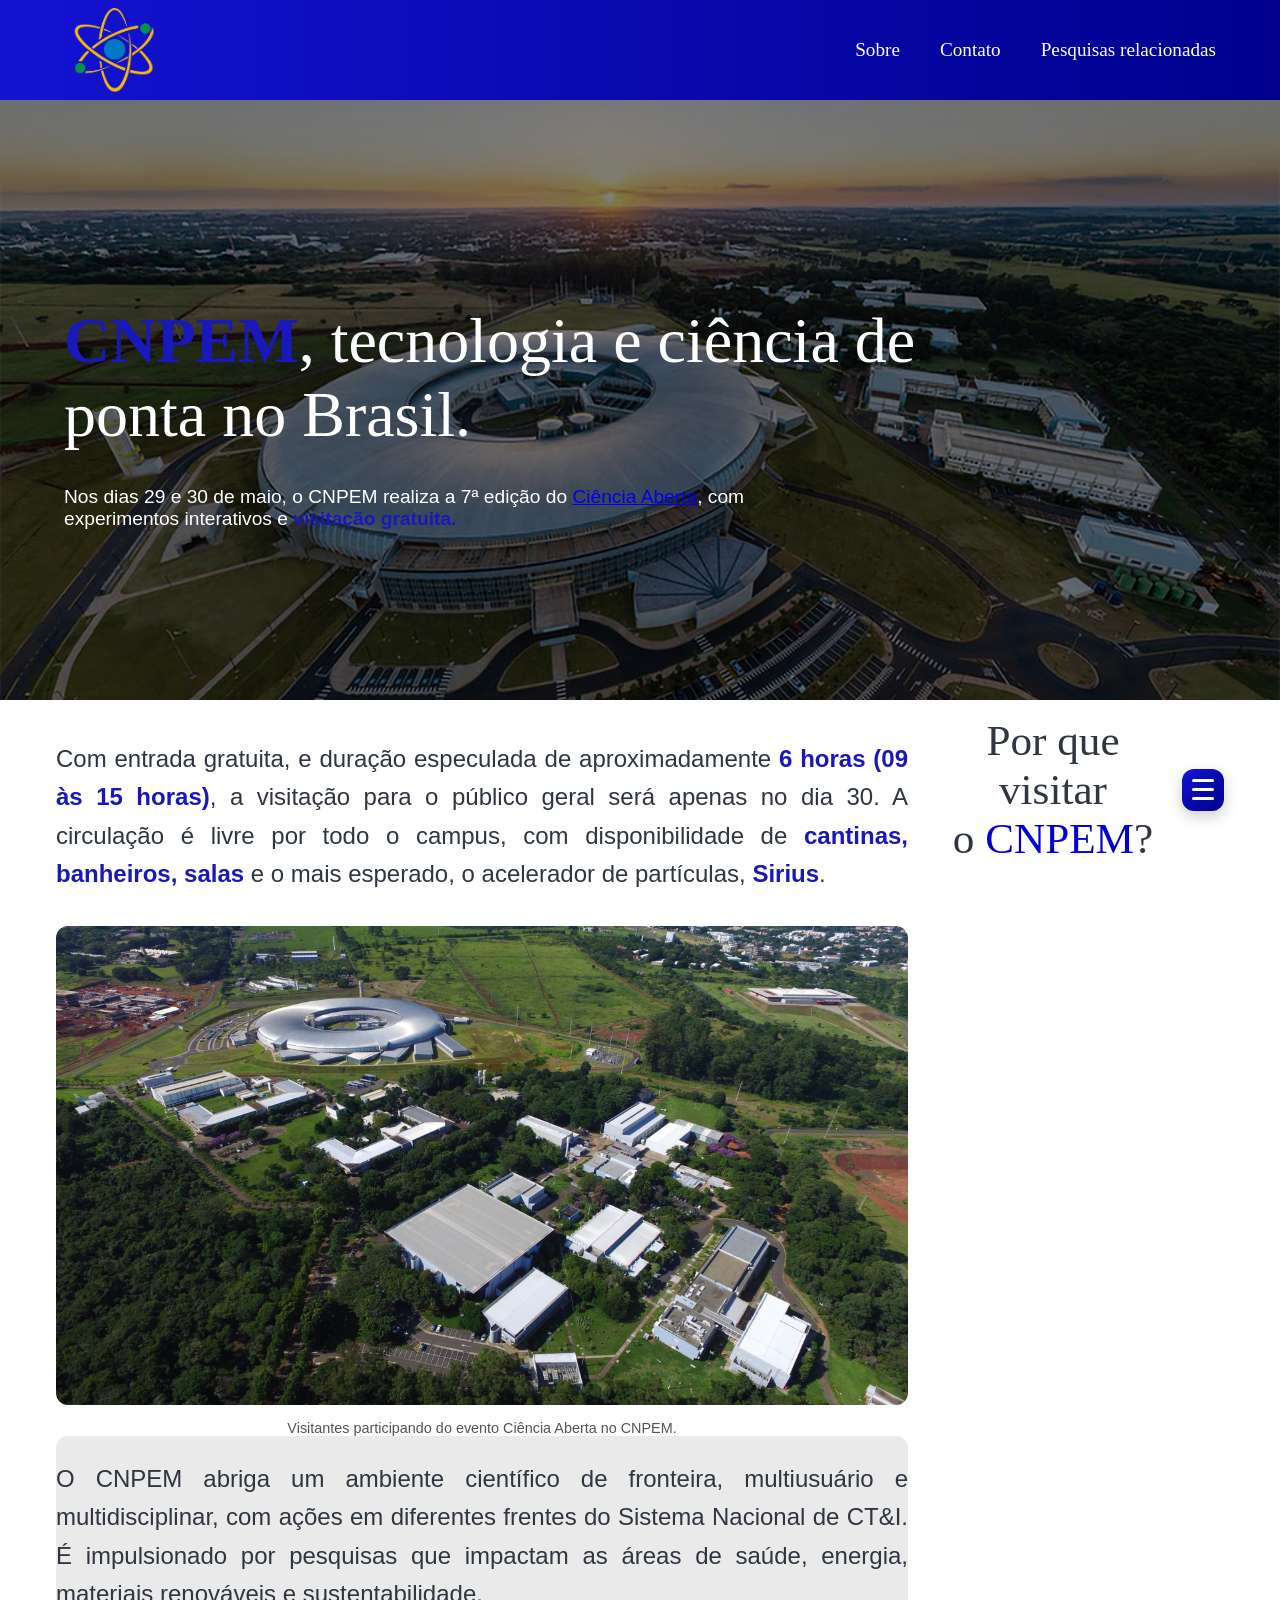
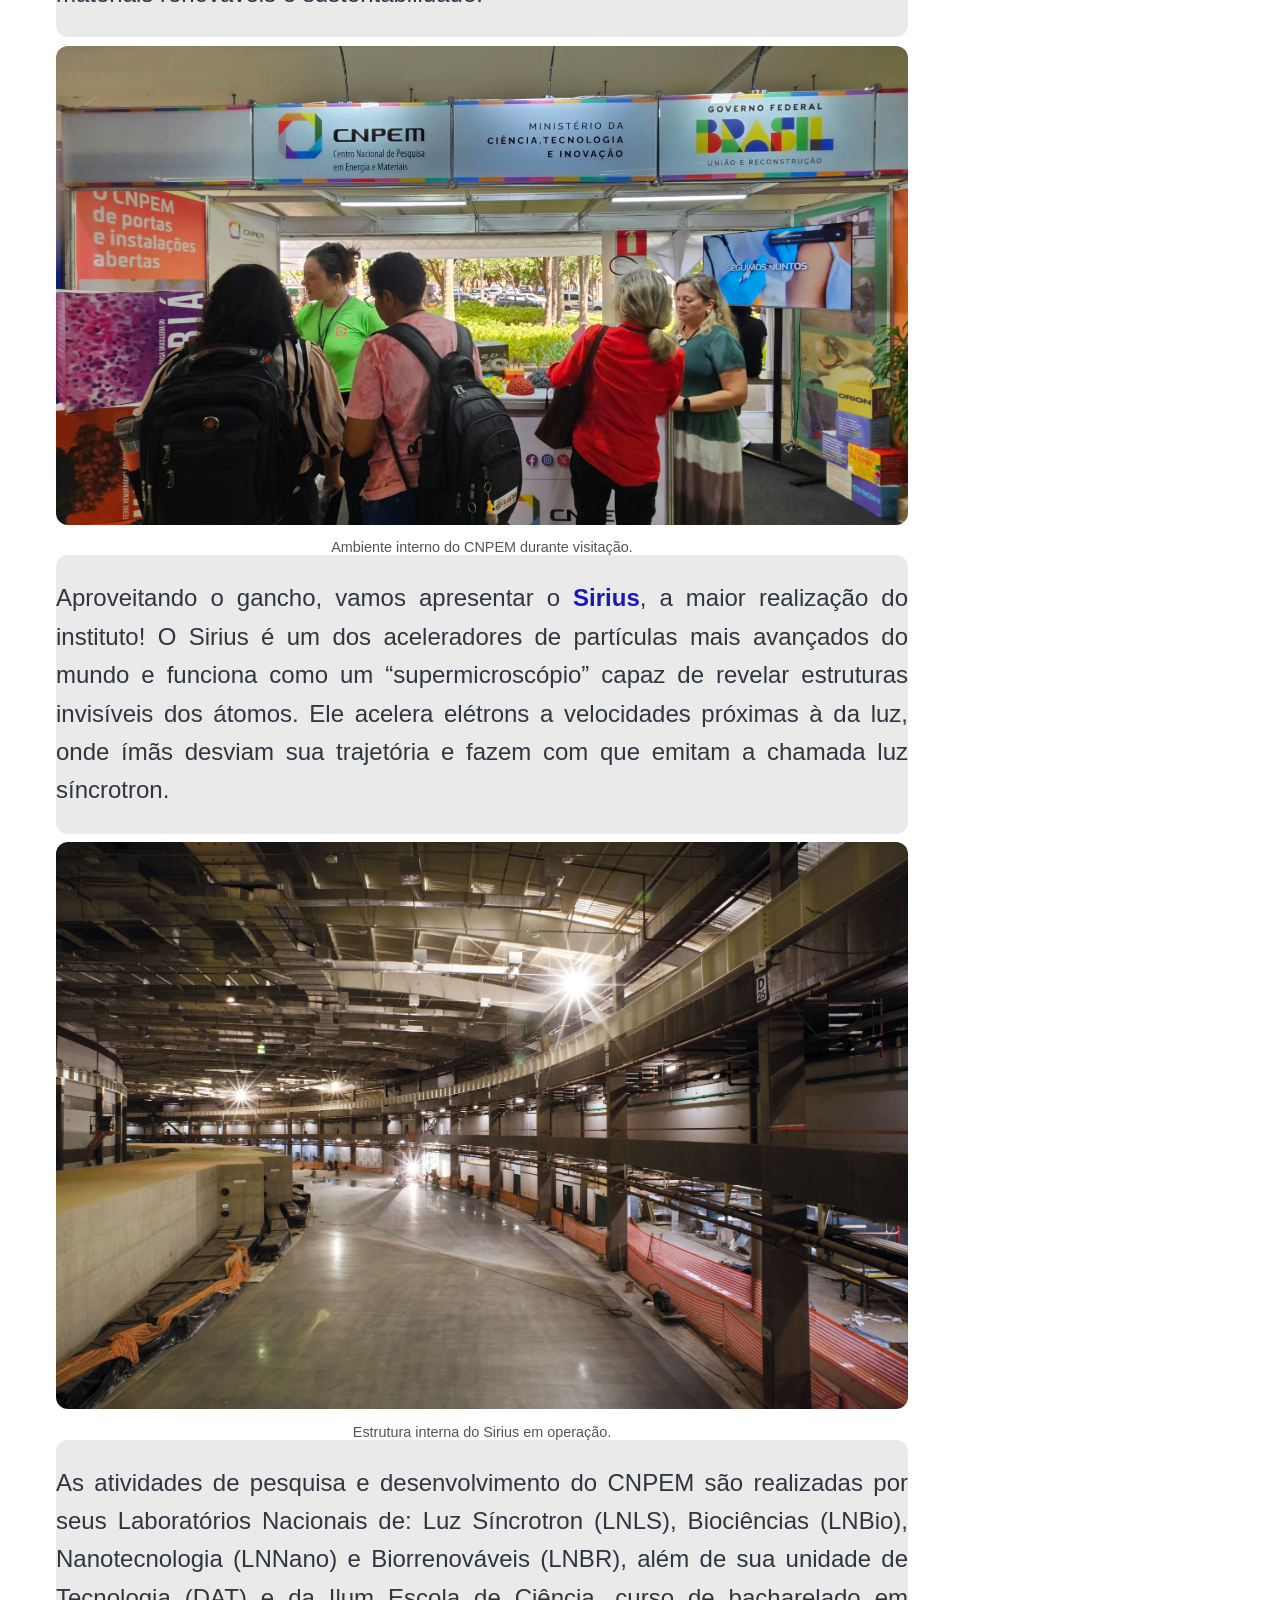
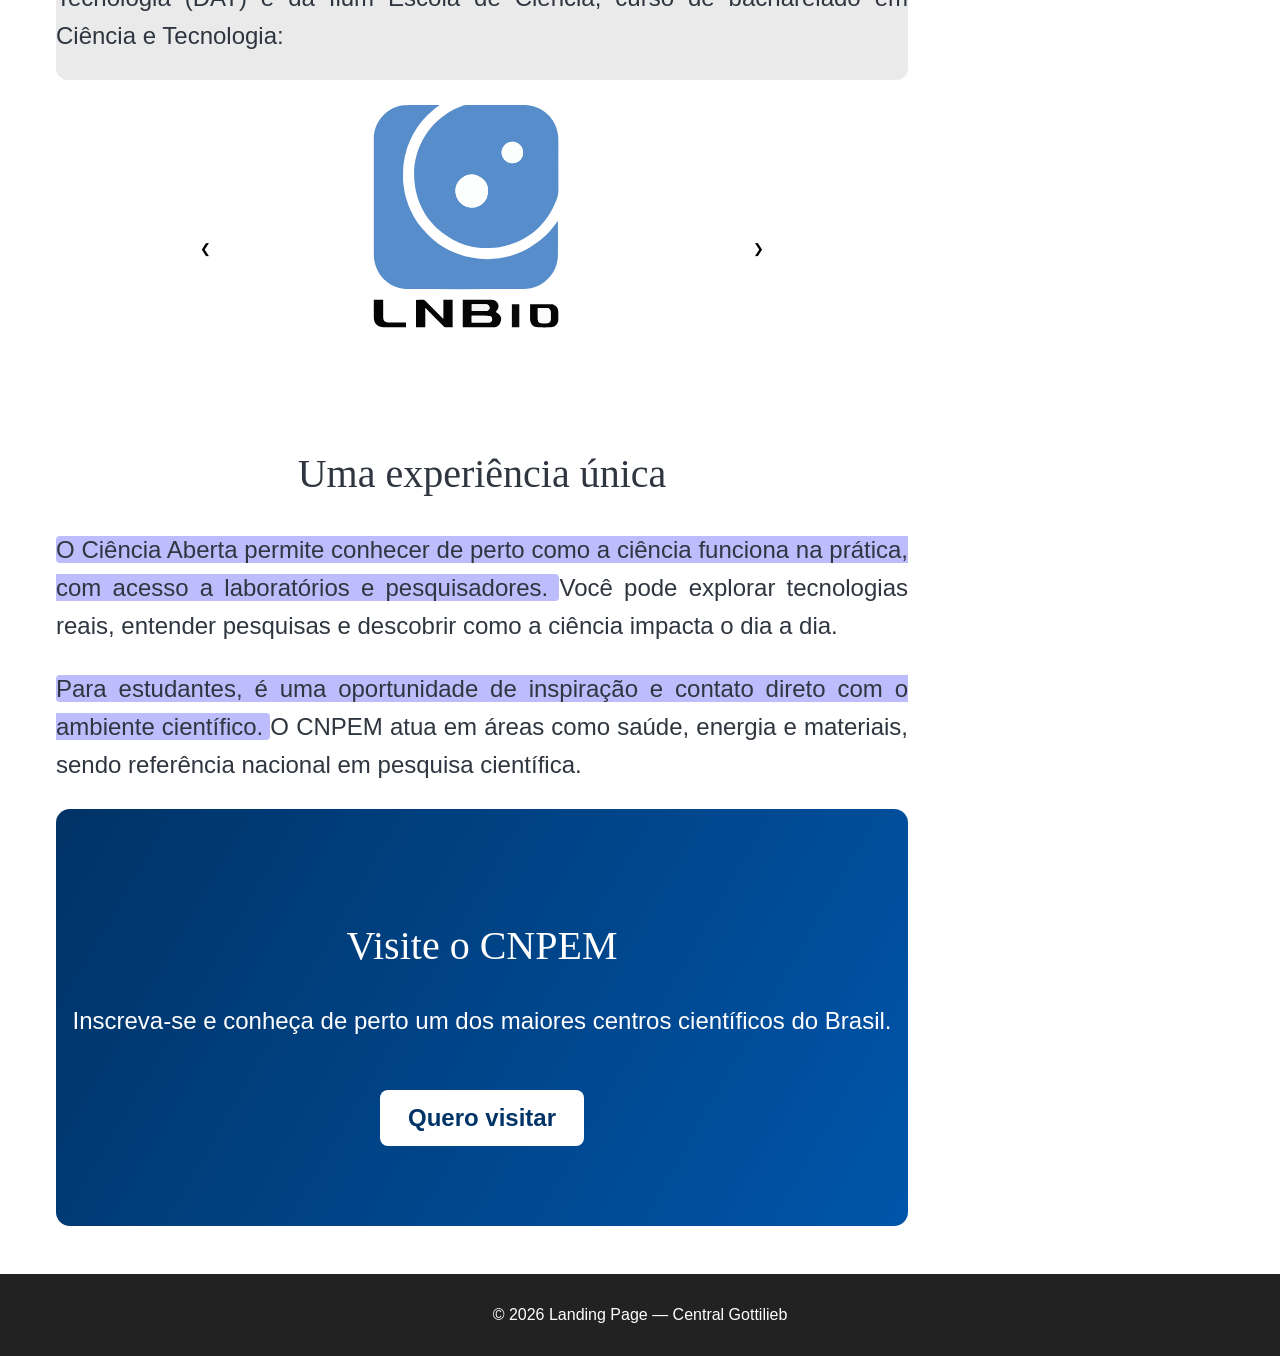
==== commit 6d8f66f5: "Ajustes finais para a entrega. Correção de classes que haviam explodido; Adição do Botão + Script de" ====
--- a/index.html
+++ b/index.html
@@ -222,9 +222,17 @@
     <footer>
         <p>© 2026 Landing Page — Central Gottilieb</p>
     </footer>
-
+        <div vw class="enabled">
+            <div vw-access-button class="active"></div>
+            <div vw-plugin-wrapper>
+                <div class="vw-plugin-top-wrapper"></div>
+            </div>
+        </div>
+        <script src="https://vlibras.gov.br/app/vlibras-plugin.js"></script>
+        <script>
+            new window.VLibras.Widget('https://vlibras.gov.br/app');
+        </script>
     <script src="script.js"></script>
 
 </body>
-
 </html>
--- a/style.css
+++ b/style.css
@@ -162,7 +162,7 @@
   color: white;
 }
 
-.bobao h2 {
+.banner h2 {
   max-width: 900px;
 
   font-family: "Abril Fatface", serif;
@@ -172,7 +172,7 @@
   margin-bottom: 15px;
 }
 
-.bobao p {
+.banner p {
   max-width: 800px;
 
   font-family: Arial, Helvetica, sans-serif;
@@ -637,7 +637,7 @@
     font-size: 1rem;
   }
 
-  .bobao {
+  .banner {
     min-height: 420px;
     padding: 2rem 1rem;
 
@@ -645,7 +645,7 @@
     text-align: center;
   }
 
-  .bobao h2 {
+  .banner h2 {
     margin-bottom: 1rem;
   }
 
